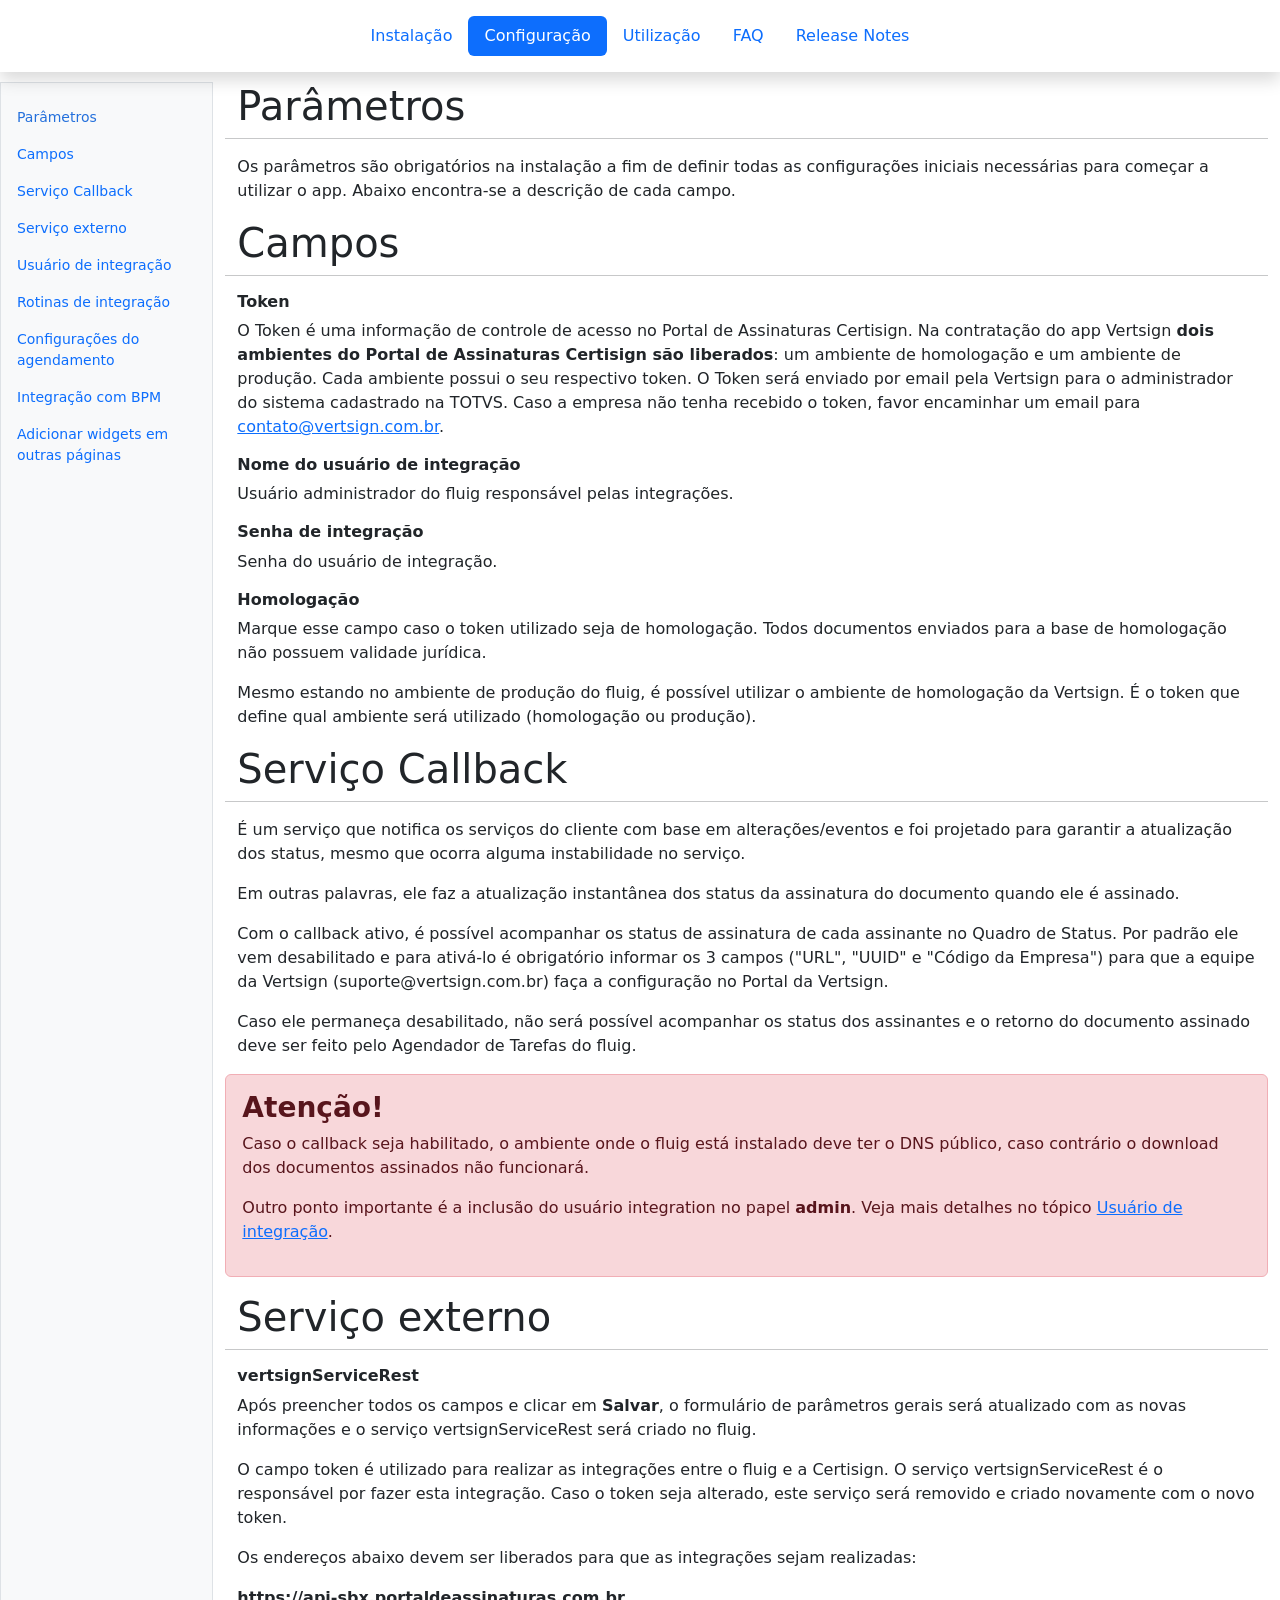
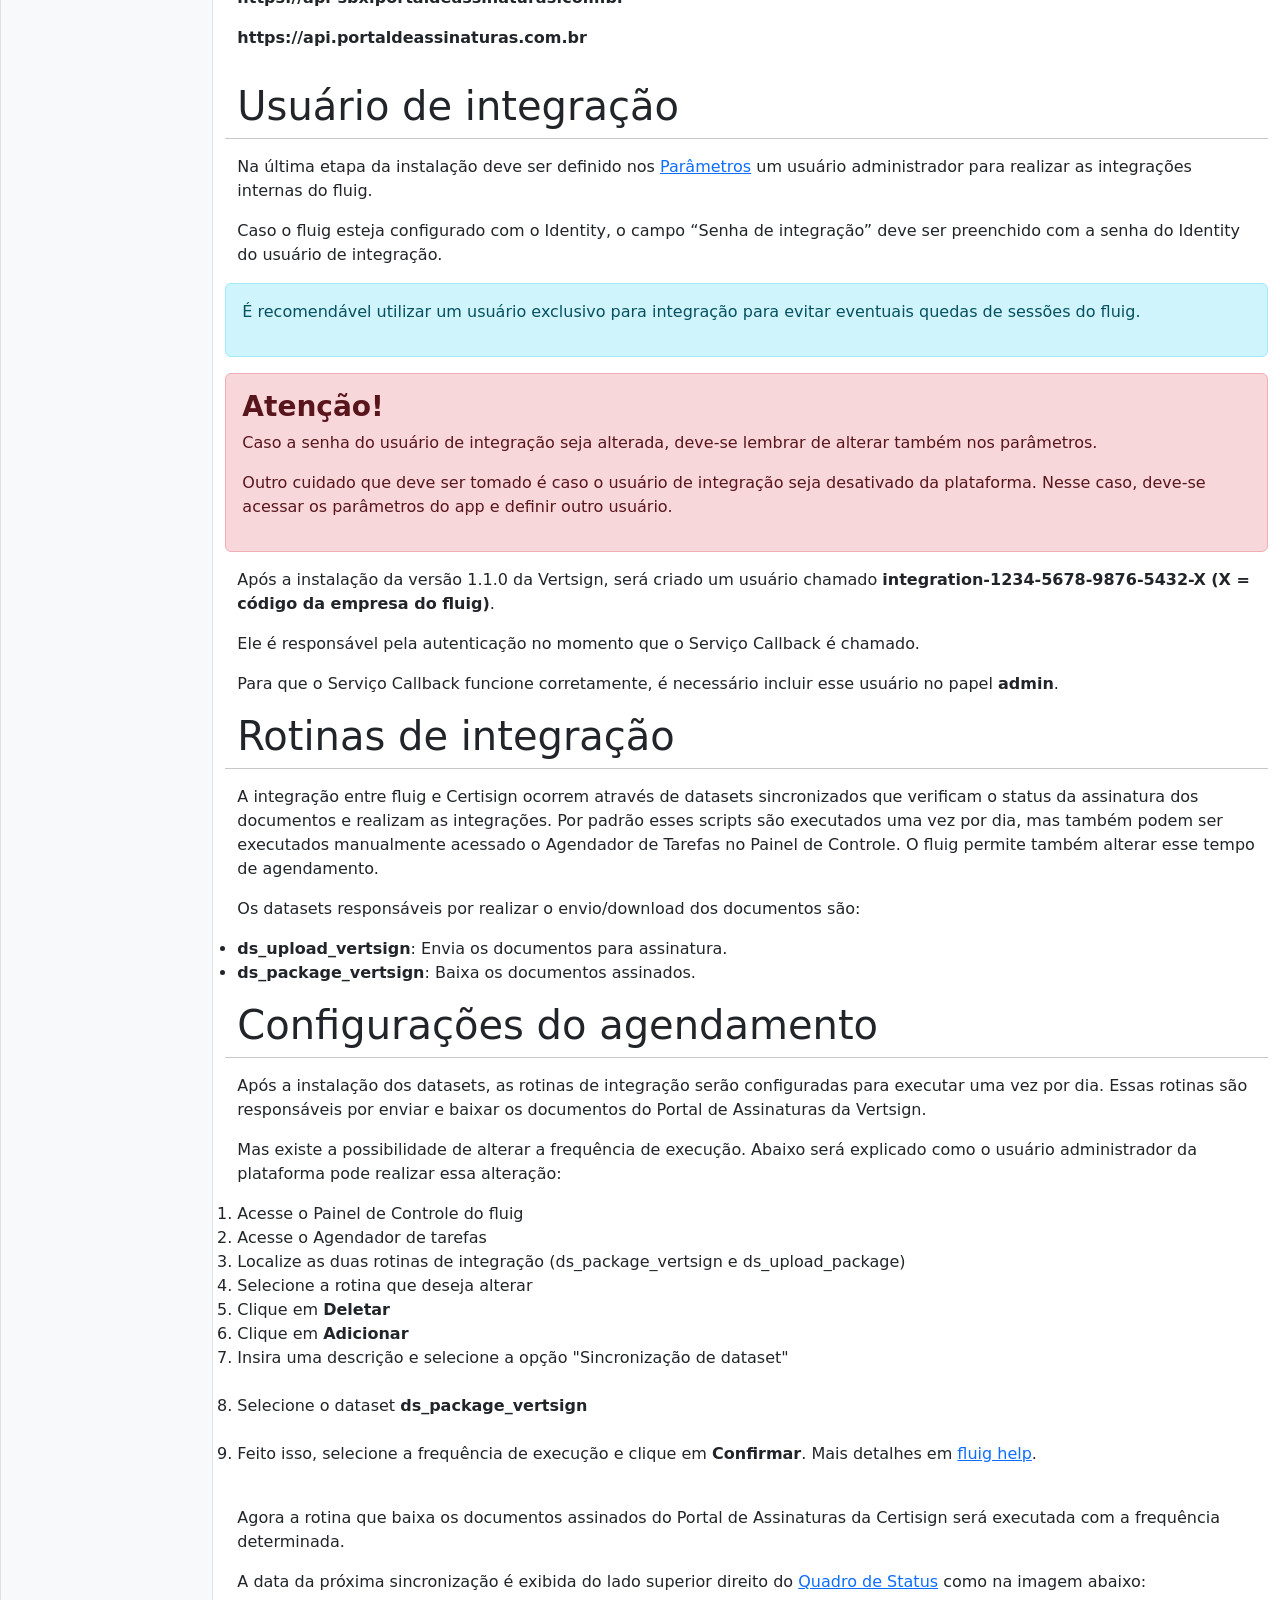
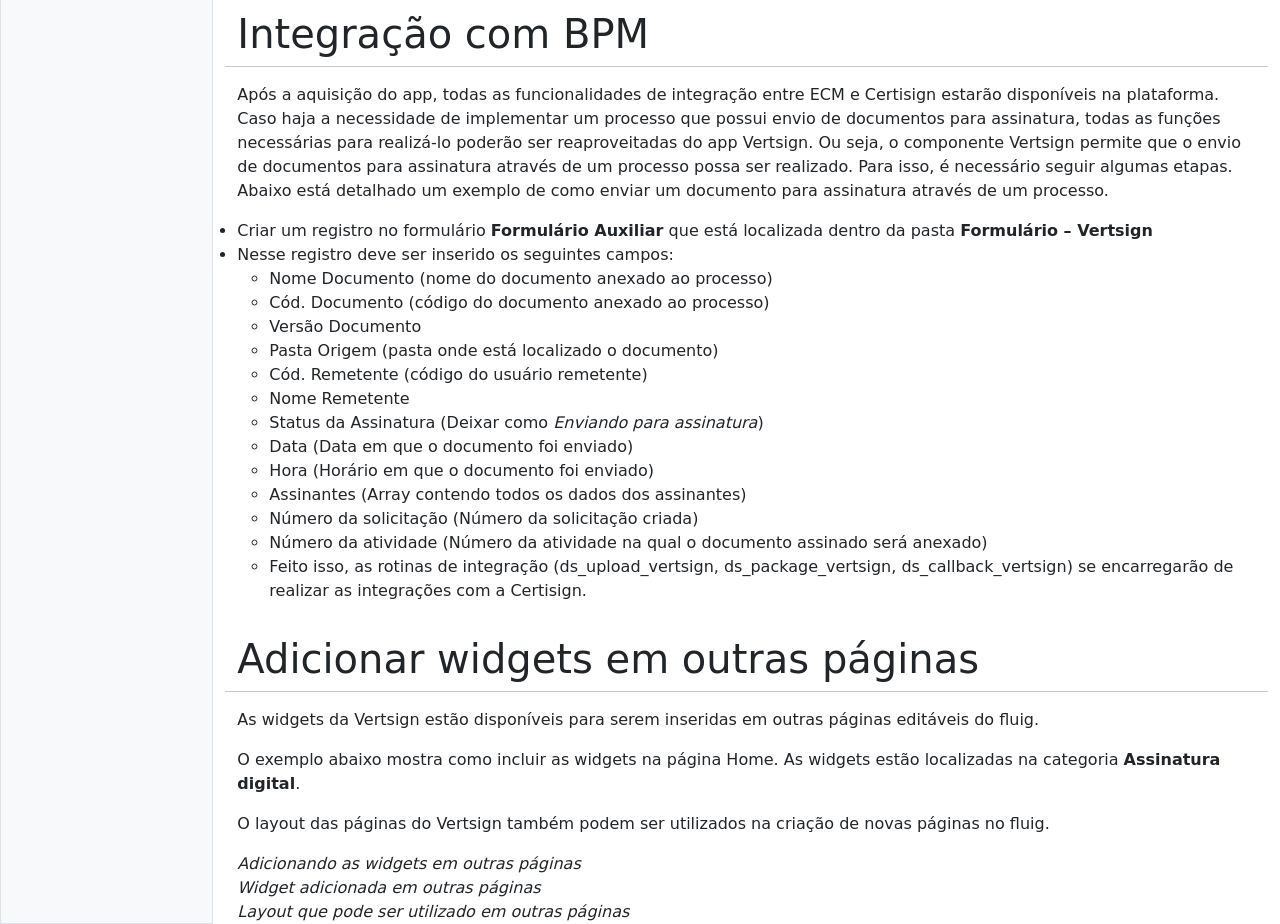
==== configuracao.html @ f6d99c44 "finalizado instalacao e release notes" ====
<!DOCTYPE html>
<html lang="pt-br">

<head>
  <!-- Meta tags Obrigatórias -->
  <meta charset="utf-8">
  <meta name="viewport" content="width=device-width, initial-scale=1, shrink-to-fit=no">

  <!--CSS -->
  <link href="css/bootstrap.min.css" rel="stylesheet">
  <link href="css/headers.css" rel="stylesheet">
  <link href="css/dashboard.css" rel="stylesheet">

  <!--
      <link href="css/sidebars.css" rel="stylesheet">
      -->

  <link href="css/custom.css" rel="stylesheet">
  <script src="js/bootstrap.bundle.min.js"></script>
  <script defer src="js/sidebars.js"></script>
  <script src="js/main.js"></script>
  <title> Manual Wesign </title>
</head>

<body>
  <header class="navbar sticky-top flex-md-nowrap p-0 shadow d-flex justify-content-center py-3 bg-white">
    <ul class="nav nav-pills">
      <li class="nav-item"><a href="instalacao.html" class="nav-link" aria-current="page">Instalação</a></li>
      <li class="nav-item"><a href="configuracao.html" class="nav-link active">Configuração</a></li>
      <li class="nav-item"><a href="index.html" class="nav-link">Utilização</a></li>
      <li class="nav-item"><a href="faq.html" class="nav-link">FAQ</a></li>
      <li class="nav-item"><a href="release-notes.html" class="nav-link">Release Notes</a></li>
    </ul>
  </header>

  <div class="container-fluid">
    <div class="row">
      <div class="sidebar flex-md-nowrap border border-right col-md-3 col-lg-2 p-0 bg-body-tertiary">
        <div class="offcanvas-md offcanvas-end bg-body-tertiary" tabindex="-1" id="sidebarMenu"
          aria-labelledby="sidebarMenuLabel">
          <div class="offcanvas-header">
            <button type="button" class="btn-close" data-bs-dismiss="offcanvas" data-bs-target="#sidebarMenu"
              aria-label="Close"></button>
          </div>

          <div class="offcanvas-body d-md-flex flex-column p-0 pt-lg-3 overflow-y-auto">
            <ul class="nav flex-column">
              <li class="nav-item">
                <a class="nav-link d-flex align-items-center gap-2 active" aria-current="page" href="#parametros">
                  Parâmetros
                </a>
              </li>
              <li class="nav-item">
                <a class="nav-link d-flex align-items-center gap-2" href="#campos">
                  Campos
                </a>
              </li>
              <li class="nav-item">
                <a class="nav-link d-flex align-items-center gap-2" href="#callback">
                  Serviço Callback
                </a>
              </li>
              <li class="nav-item">
                <a class="nav-link d-flex align-items-center gap-2" href="#servico-externo">
                  Serviço externo
                </a>
              </li>
              <li class="nav-item">
                <a class="nav-link d-flex align-items-center gap-2" href="#usuario-integracao">
                  Usuário de integração
                </a>
              </li>
              <li class="nav-item">
                <a class="nav-link d-flex align-items-center gap-2" href="#rotinas-integracao">
                  Rotinas de integração
                </a>
              </li>
              <li class="nav-item">
                <a class="nav-link d-flex align-items-center gap-2" href="#agendamento">
                  Configurações do agendamento
                </a>
              </li>
              <li class="nav-item">
                <a class="nav-link d-flex align-items-center gap-2" href="#bpm">
                  Integração com BPM
                </a>
              </li>
              <li class="nav-item">
                <a class="nav-link d-flex align-items-center gap-2" href="#widgets">
                  Adicionar widgets em outras páginas
                </a>
              </li>
            </ul>
          </div>
        </div>
      </div>

      <main class="col-md-9 ms-sm-auto col-lg-10 px-md-4">
        <div class="row" id="parametros">
          <h1> Parâmetros</h1>
          <hr>
          <p>Os parâmetros são obrigatórios na instalação a fim de definir todas as configurações iniciais
            necessárias para
            começar a utilizar o app. Abaixo encontra-se a descrição de cada campo.</p>
          <img src="Imagens/Configuração/wizard-param1.png" class="img-fluid" alt="">
        </div>

        <div class="row" id="campos">
          <h1> Campos</h1>
          <hr>
          <h6><strong>Token</strong></h6>
          <p>O Token é uma informação de controle de acesso no Portal de Assinaturas Certisign.
            Na contratação do app Vertsign <strong>dois ambientes do Portal de Assinaturas Certisign são
              liberados</strong>: um ambiente de homologação e um ambiente de produção. Cada ambiente possui o seu
            respectivo token.
            O Token será enviado por email pela Vertsign para o administrador do sistema cadastrado na
            TOTVS. Caso a empresa não tenha recebido o token, favor encaminhar um email para <a class="link-default"
              href="mailto:contato@vertsign.com.br" target="_top">contato@vertsign.com.br</a>.
          </p>

          <h6><strong>Nome do usuário de integração</strong></h6>
          <p>Usuário administrador do fluig responsável pelas integrações. </p>

          <h6><strong>Senha de integração</strong></h6>
          <p>Senha do usuário de integração.</p>

          <h6><strong>Homologação</strong></h6>
          <p>Marque esse campo caso o token utilizado seja de homologação. Todos documentos enviados para
            a base de homologação não possuem validade jurídica.</p>
          <p>Mesmo estando no ambiente de produção do fluig, é possível utilizar o ambiente de homologação
            da Vertsign. É o token que define qual ambiente será utilizado (homologação ou produção).</p>
        </div>

        <div class="row" id="callback">
          <h1> Serviço Callback </h1>
          <hr>
          <p>É um serviço que notifica os serviços do cliente com base em alterações/eventos e foi
            projetado para garantir a atualização dos status, mesmo que ocorra alguma instabilidade no
            serviço.</p>
          <p>Em outras palavras, ele faz a atualização instantânea dos status da assinatura do documento
            quando ele é assinado.</p>
          <p>Com o callback ativo, é possível acompanhar os status de assinatura de cada assinante no
            Quadro de Status. Por padrão ele vem desabilitado e para ativá-lo é obrigatório informar os 3
            campos ("URL", "UUID" e "Código da Empresa") para que a equipe da Vertsign (suporte@vertsign.com.br) faça a
            configuração no Portal da Vertsign.</p>
          <p>Caso ele permaneça desabilitado, não será possível acompanhar os status dos assinantes e o
            retorno do documento assinado deve ser feito pelo Agendador de Tarefas do fluig. </p>

          <div class="alert alert-danger" role="alert">
            <h3 class="fs-no-margin-top">
              <strong>Atenção!</strong>
            </h3>
            <p>Caso o callback seja habilitado, o ambiente onde o fluig está instalado deve ter o DNS
              público, caso contrário o download dos documentos assinados não funcionará.</p>
            <p>Outro ponto importante é a inclusão do usuário integration no papel <strong>admin</strong>. Veja mais
              detalhes no tópico <a class="link-default" href="./configuracao.html#usuario-integracao">Usuário de
                integração</a>.</p>
          </div>

          <img src="Imagens/Configuração/wizard-param5.png" class="img-fluid" alt="">
        </div>

        <div class="row" id="servico-externo">
          <h1> Serviço externo </h1>
          <hr>
          <h6><strong>vertsignServiceRest</strong></h6>
          <p>Após preencher todos os campos e clicar em <strong>Salvar</strong>, o formulário de parâmetros gerais será
            atualizado com as
            novas informações e o serviço vertsignServiceRest será criado no fluig.</p>
          <img src="Imagens/Configuração/wizard-param3.png" class="img-fluid" alt="">
          <p>O campo token é utilizado para realizar as integrações entre o fluig e a
            Certisign. O serviço
            vertsignServiceRest é o responsável por fazer esta integração. Caso o token seja alterado,
            este serviço será
            removido e criado novamente com o novo token.</p>


          <p>Os endereços abaixo devem ser liberados para que as integrações sejam realizadas:
          <p><strong>https://api-sbx.portaldeassinaturas.com.br</strong></p>
          <p><strong>https://api.portaldeassinaturas.com.br</strong></p>
          </p>
          <img src="images/wizard-param4.png" class="img-fluid" alt="">
        </div>

        <div class="row" id="usuario-integracao">
          <h1> Usuário de integração </h1>
          <hr>
          <p>Na última etapa da instalação deve ser definido nos <a class="link-default"
              href="./configuracao.html#parametros">Parâmetros</a> um usuário administrador
            para realizar as integrações internas do fluig.</p>
          <p>Caso o fluig esteja configurado com o Identity, o campo “Senha de integração” deve
            ser preenchido com a senha do Identity do usuário de integração.</p>
          <div class="alert alert-info" role="alert">
            <p>É recomendável utilizar um usuário exclusivo para integração para evitar eventuais quedas de sessões do
              fluig.</p>
          </div>

          <div class="alert alert-danger" role="alert">
            <h3 class="fs-no-margin-top">
              <strong>Atenção!</strong>
            </h3>
            <p>Caso a senha do usuário de integração seja alterada,
              deve-se lembrar de alterar também nos parâmetros.</p>
            <p>Outro cuidado que deve ser tomado é caso o usuário de integração seja desativado da
              plataforma. Nesse caso, deve-se acessar os parâmetros do app e definir outro
              usuário.</p>
          </div>

          <p>Após a instalação da versão 1.1.0 da Vertsign, será criado um usuário chamado
            <strong>integration-1234-5678-9876-5432-X (X = código da empresa do fluig)</strong>. </p>
          <p>Ele é responsável pela autenticação no momento que o Serviço Callback é chamado.</p>
          <p>Para que o Serviço Callback funcione corretamente, é necessário incluir esse usuário no papel
            <strong>admin</strong>.</p>

          <img src="Imagens/Configuração/wizard-param6.png" class="img-fluid" alt="">
        </div>

        <div class="row" id="rotinas-integracao">
          <h1> Rotinas de integração </h1>
          <hr>
          <p>A integração entre fluig e Certisign ocorrem através de datasets sincronizados que verificam
            o status da
            assinatura dos documentos e realizam as integrações.
            Por padrão esses scripts são executados uma vez por dia, mas também podem ser executados
            manualmente acessado o
            Agendador de Tarefas no Painel de Controle. O fluig permite também alterar esse tempo de
            agendamento.
          </p>

          <p>Os datasets responsáveis por realizar o envio/download dos documentos são:</p>
          <ul>
            <li><strong>ds_upload_vertsign</strong>: Envia os documentos para assinatura.</li>
            <li><strong>ds_package_vertsign</strong>: Baixa os documentos assinados.</li>
          </ul>
          <img src="Imagens/Configuração/wizard-agendador1.png" class="img-fluid" alt="">
        </div>

        <div class="row" id="agendamento">
          <h1> Configurações do agendamento </h1>
          <hr>
          <p>Após a instalação dos datasets, as rotinas de integração serão configuradas para executar uma
            vez por dia.
            Essas rotinas são responsáveis por enviar e baixar os documentos do Portal de Assinaturas da
            Vertsign.
          </p>
          <p>Mas existe a possibilidade de alterar a frequência de execução. Abaixo será explicado como o
            usuário administrador
            da plataforma pode realizar essa alteração:
          </p>
          <ol>
            <li>Acesse o Painel de Controle do fluig</li>
            <li>Acesse o Agendador de tarefas</li>
            <li>Localize as duas rotinas de integração (ds_package_vertsign e ds_upload_package)</li>
            <li>Selecione a rotina que deseja alterar</li>
            <li>Clique em <strong>Deletar</strong></li>
            <li>Clique em <strong>Adicionar</strong></li>
            <li>Insira uma descrição e selecione a opção "Sincronização de dataset"</li>
            <img style="width: 400px;" src="Imagens/Configuração/config-agendador1.png" class="img-fluid" alt="">
            <li>Selecione o dataset <strong>ds_package_vertsign</strong></li>
            <img style="width: 400px;" src="Imagens/Configuração/config-agendador2.png" class="img-fluid" alt="">
            <li>Feito isso, selecione a frequência de execução e clique em <strong>Confirmar</strong>.
              Mais detalhes em <a target="_blank" class="link-default"
                href="http://tdn.totvs.com/display/public/HF/Agendador+de+tarefas">fluig help</a>.
            </li>
            <img style="width: 400px;" src="Imagens/Configuração/config-agendador3.png" class="img-fluid" alt="">

          </ol>

          <p>Agora a rotina que baixa os documentos assinados do Portal de Assinaturas da Certisign será
            executada com a frequência determinada. </p>
          <p>A data da próxima sincronização é exibida do lado superior direito do <a class="link-default"
              href="./index.html#secaoAcompanha">Quadro de Status</a> como na imagem abaixo:</p>
          <img style="width: 800px;" src="Imagens/Configuração/config-agendador4.png" class="img-fluid" alt="">
        </div>

        <div class="row" id="bpm">
          <h1> Integração com BPM </h1>
          <hr>
          <p>Após a aquisição do app, todas as funcionalidades de integração entre ECM e Certisign estarão
            disponíveis na plataforma. Caso haja a necessidade de implementar um processo que possui
            envio de documentos para assinatura, todas as funções necessárias para realizá-lo poderão
            ser reaproveitadas do app Vertsign. Ou seja, o componente Vertsign permite que o envio de
            documentos para assinatura através de um processo possa ser realizado.
            Para isso, é necessário seguir algumas etapas. Abaixo está detalhado um exemplo de como
            enviar um documento para assinatura através de um processo.
          <ul>
            <li>Criar um registro no formulário <strong>Formulário Auxiliar</strong> que está localizada dentro da
              pasta <strong>Formulário – Vertsign</strong></li>
            <li>Nesse registro deve ser inserido os seguintes campos:</li>
            <ul>
              <li>Nome Documento (nome do documento anexado ao processo)</li>
              <li>Cód. Documento (código do documento anexado ao processo)</li>
              <li>Versão Documento</li>
              <li>Pasta Origem (pasta onde está localizado o documento)</li>
              <!-- <li>E-mail (e-mail dos assinantes separado por “;”)</li> -->
              <li>Cód. Remetente (código do usuário remetente)</li>
              <li>Nome Remetente</li>
              <li>Status da Assinatura (Deixar como <i>Enviando para assinatura</i>)</li>
              <li>Data (Data em que o documento foi enviado)</li>
              <li>Hora (Horário em que o documento foi enviado)</li>
              <li>Assinantes (Array contendo todos os dados dos assinantes) </li>
              <li>Número da solicitação (Número da solicitação criada)</li>
              <li>Número da atividade (Número da atividade na qual o documento assinado será anexado)</li>

              <li>Feito isso, as rotinas de integração (ds_upload_vertsign, ds_package_vertsign, ds_callback_vertsign)
                se
                encarregarão de realizar as integrações com a Certisign.</li>
            </ul>
          </ul>
          </p>
        </div>

        <div class="row" id="widgets">
          <h1> Adicionar widgets em outras páginas </h1>
          <hr>
          <p> As widgets da Vertsign estão disponíveis para serem inseridas em outras páginas editáveis do fluig.</p>
          <p>O exemplo abaixo mostra como incluir as widgets na página Home. As widgets estão localizadas na categoria
            <strong>Assinatura digital</strong>.</p>
          <p> O layout das páginas do Vertsign também podem ser utilizados na criação de novas páginas no fluig.</p>
          <br>
          <i> Adicionando as widgets em outras páginas </i>
          <img src="Imagens/Configuração/uso-widget1.png" class="img-fluid" alt="">

          <i> Widget adicionada em outras páginas </i>
          <img src="Imagens/Configuração/uso-widget2.png" class="img-fluid" alt="">

          <i> Layout que pode ser utilizado em outras páginas </i>
          <img src="Imagens/Configuração/uso-layout.png" class="img-fluid" alt="">
        </div>
      </main>
    </div>
  </div>
</body>

</html>
---- css/headers.css ----
.form-control-dark {
  border-color: var(--bs-gray);
}
.form-control-dark:focus {
  border-color: #fff;
  box-shadow: 0 0 0 .25rem rgba(255, 255, 255, .25);
}

.text-small {
  font-size: 85%;
}

.dropdown-toggle:not(:focus) {
  outline: 0;
}
---- css/dashboard.css ----
.bi {
  display: inline-block;
  width: 1rem;
  height: 1rem;
}

/*
 * Sidebar
 */

@media (min-width: 768px) {
  .sidebar .offcanvas-lg {
    position: -webkit-sticky;
    position: sticky;
    top: 48px;
  }
  .navbar-search {
    display: block;
  }
}

.sidebar .nav-link {
  font-size: .875rem;
  font-weight: 500;
}

.sidebar .nav-link.active {
  color: #2470dc;
}

.sidebar-heading {
  font-size: .75rem;
}

/*
 * Navbar
 */

.navbar-brand {
  padding-top: .75rem;
  padding-bottom: .75rem;
  background-color: rgba(0, 0, 0, .25);
  box-shadow: inset -1px 0 0 rgba(0, 0, 0, .25);
}

.navbar .form-control {
  padding: .75rem 1rem;
}
---- css/sidebars.css ----
body {
  min-height: 100vh;
  min-height: -webkit-fill-available;
}

html {
  height: -webkit-fill-available;
}

main {
  height: 100vh;
  height: -webkit-fill-available;
  max-height: 100vh;
  overflow-x: auto;
  overflow-y: hidden;
}

.dropdown-toggle { outline: 0; }

.btn-toggle {
  padding: .25rem .5rem;
  font-weight: 600;
  color: var(--bs-emphasis-color);
  background-color: transparent;
}
.btn-toggle:hover,
.btn-toggle:focus {
  color: rgba(var(--bs-emphasis-color-rgb), .85);
  background-color: var(--bs-tertiary-bg);
}

.btn-toggle::before {
  width: 1.25em;
  line-height: 0;
  content: url("data:image/svg+xml,%3csvg xmlns='http://www.w3.org/2000/svg' width='16' height='16' viewBox='0 0 16 16'%3e%3cpath fill='none' stroke='rgba%280,0,0,.5%29' stroke-linecap='round' stroke-linejoin='round' stroke-width='2' d='M5 14l6-6-6-6'/%3e%3c/svg%3e");
  transition: transform .35s ease;
  transform-origin: .5em 50%;
}

[data-bs-theme="dark"] .btn-toggle::before {
  content: url("data:image/svg+xml,%3csvg xmlns='http://www.w3.org/2000/svg' width='16' height='16' viewBox='0 0 16 16'%3e%3cpath fill='none' stroke='rgba%28255,255,255,.5%29' stroke-linecap='round' stroke-linejoin='round' stroke-width='2' d='M5 14l6-6-6-6'/%3e%3c/svg%3e");
}

.btn-toggle[aria-expanded="true"] {
  color: rgba(var(--bs-emphasis-color-rgb), .85);
}
.btn-toggle[aria-expanded="true"]::before {
  transform: rotate(90deg);
}

.btn-toggle-nav a {
  padding: .1875rem .5rem;
  margin-top: .125rem;
  margin-left: 1.25rem;
}
.btn-toggle-nav a:hover,
.btn-toggle-nav a:focus {
  background-color: var(--bs-tertiary-bg);
}

.scrollarea {
  overflow-y: auto;
}
---- css/custom.css ----
.img-custom {
    width: 90%;
    height: auto;
    border-style: outset;
    position: relative;
    left: 10px;
    margin-top: 10px;   
    margin-bottom: 10px;
}

header {
    margin-bottom: 10px;
}
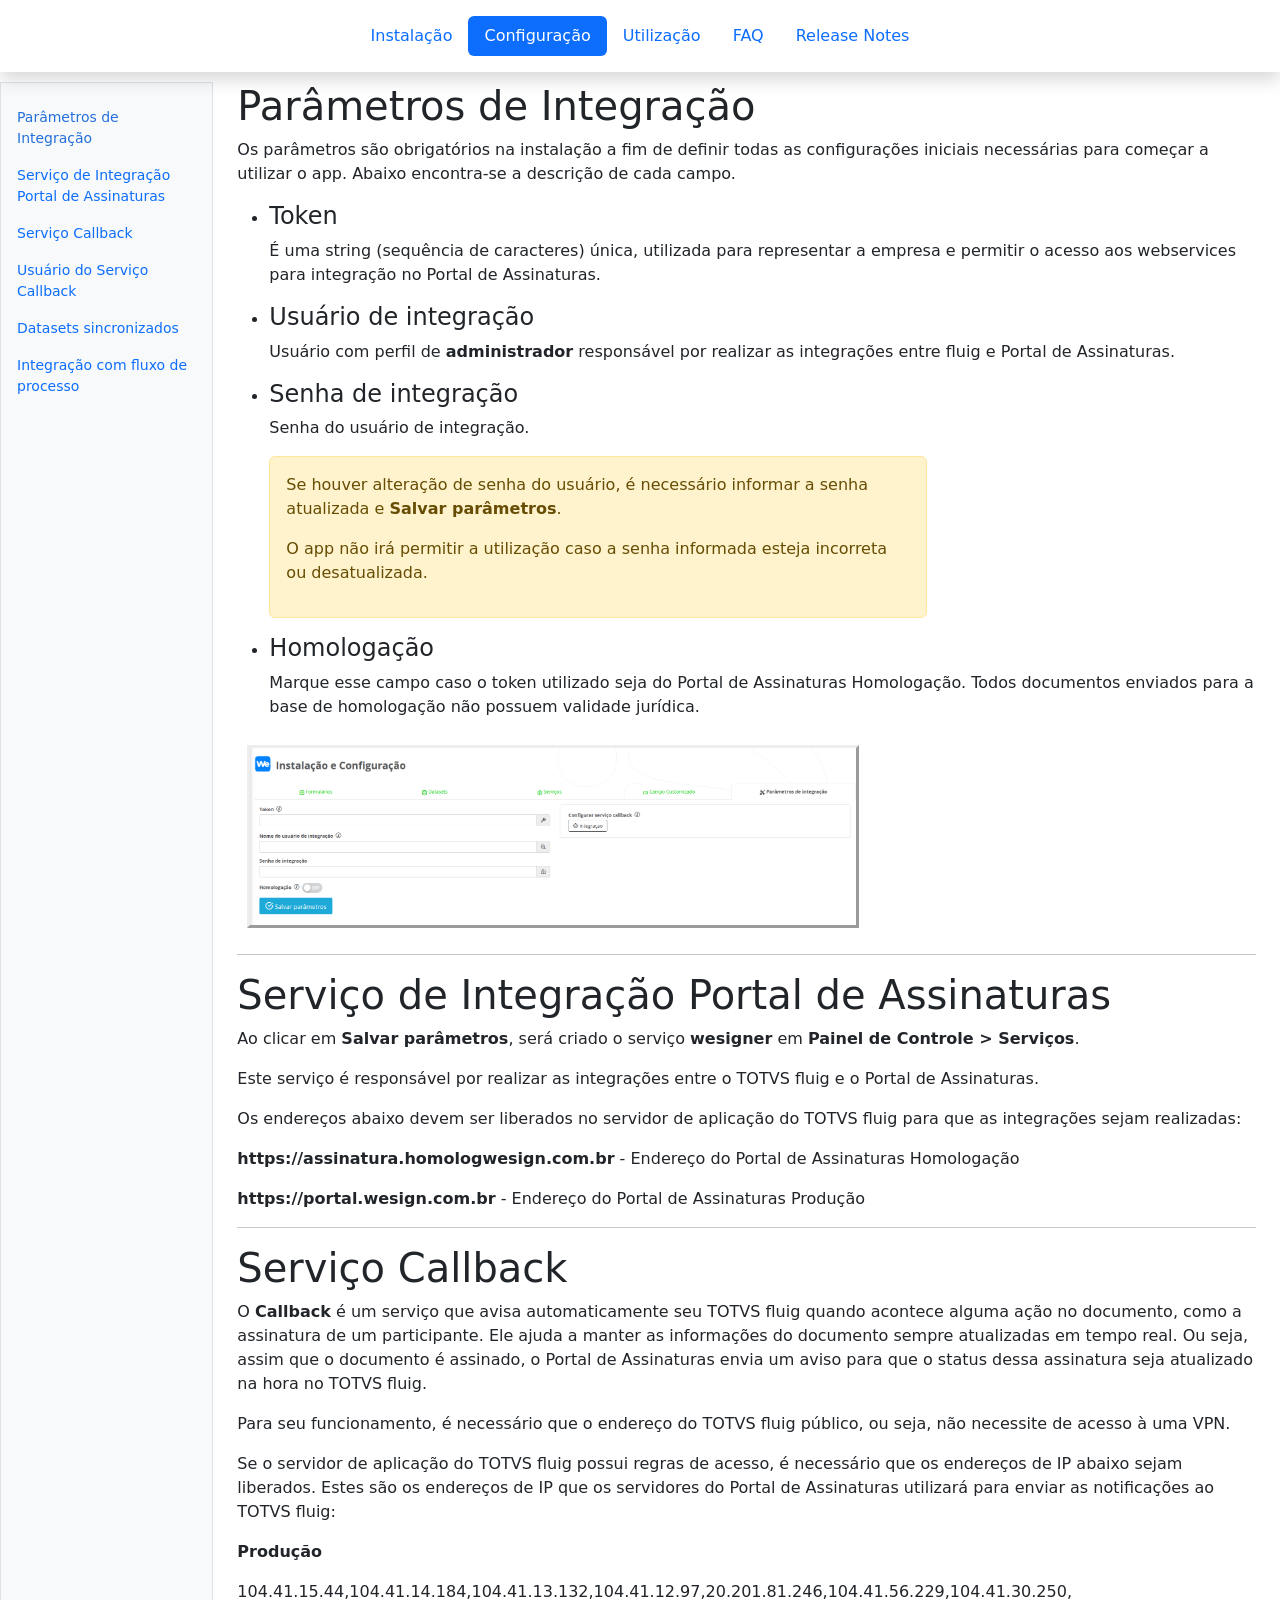
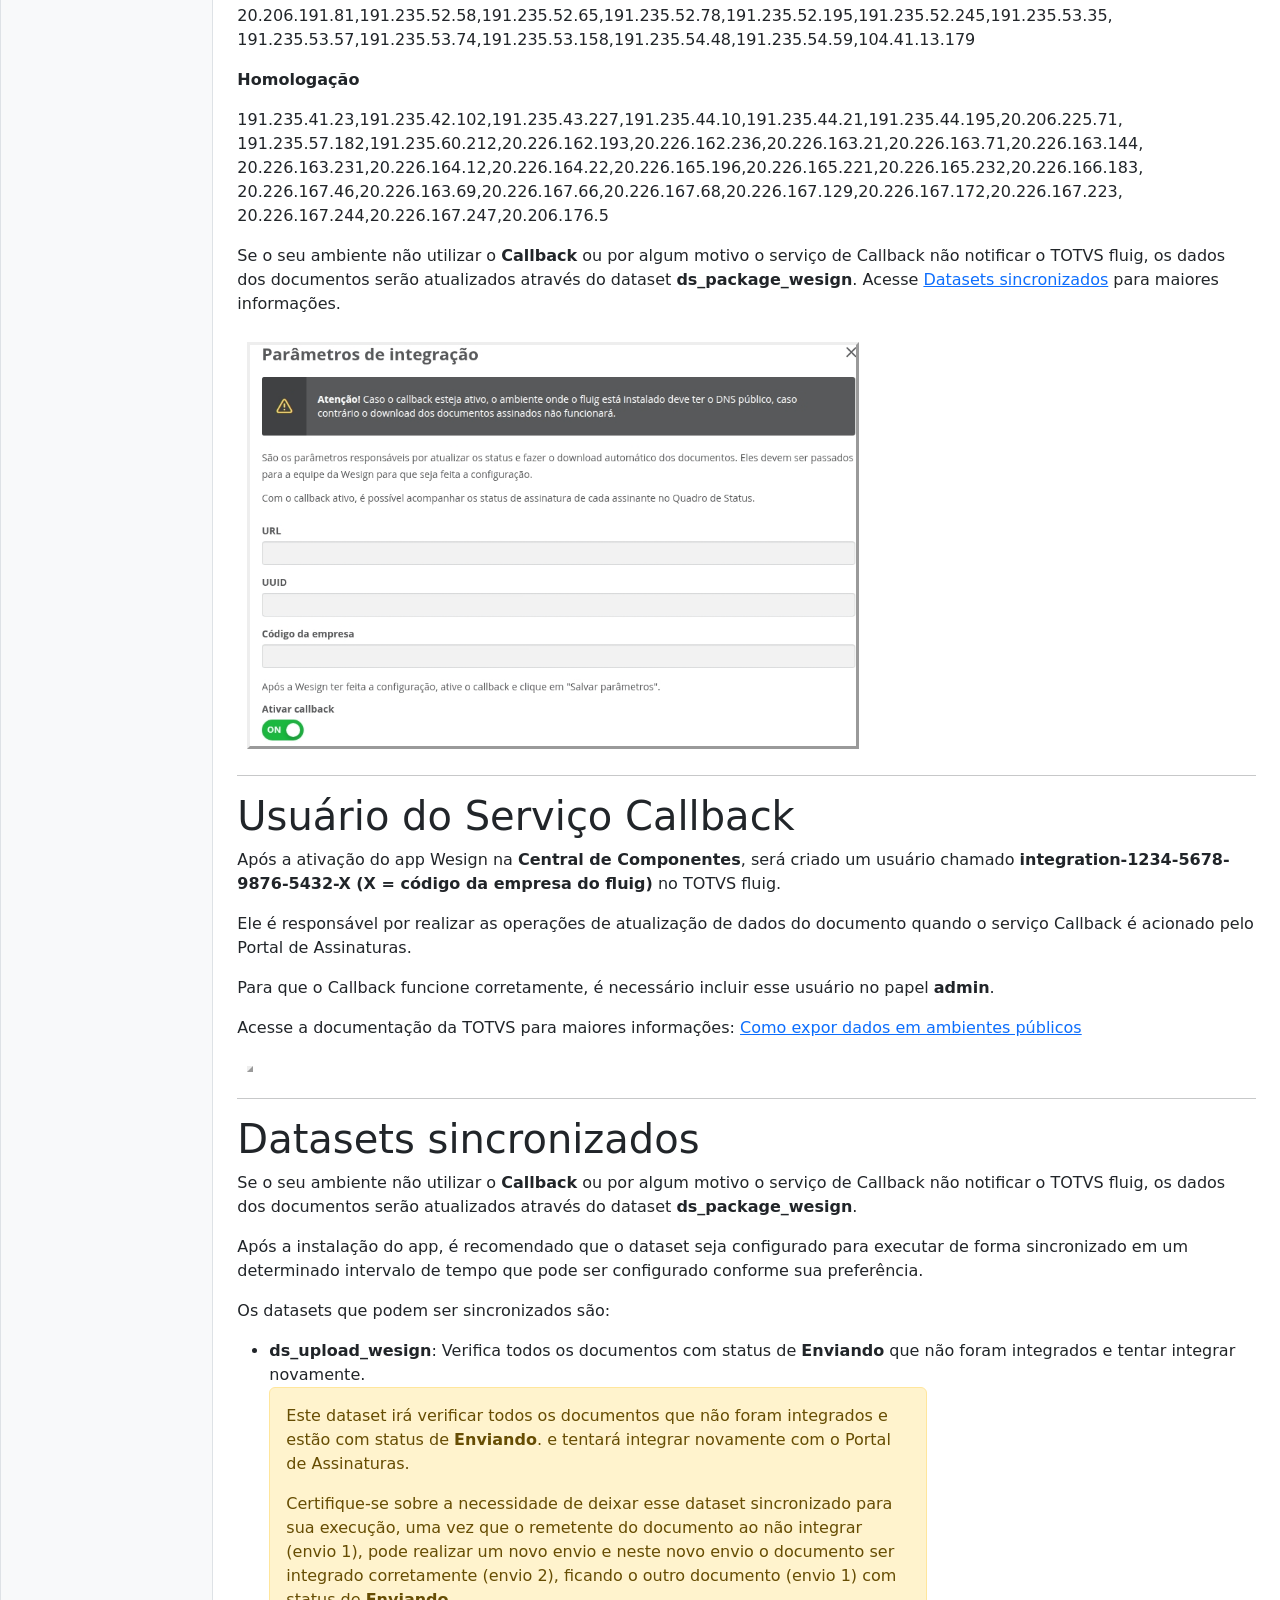
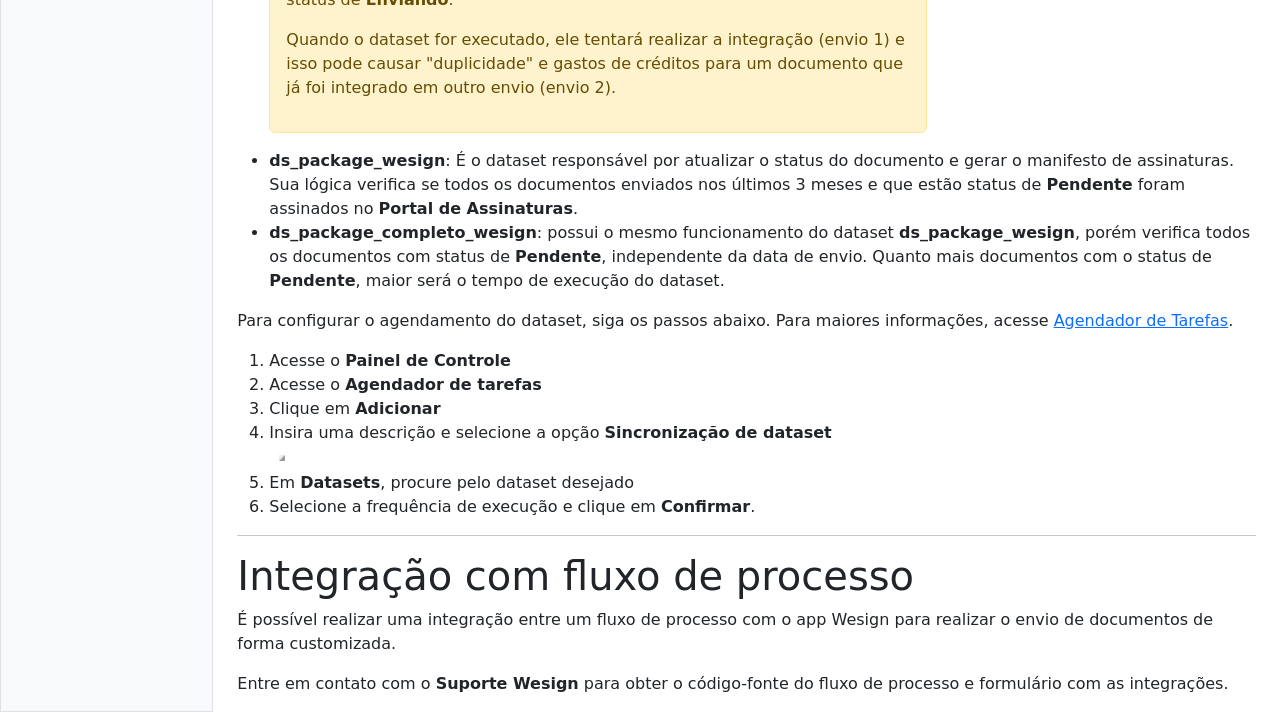
==== commit d9b92a84: "finalizado configuracao e instalacao" ====
--- a/configuracao.html
+++ b/configuracao.html
@@ -47,12 +47,12 @@
             <ul class="nav flex-column">
               <li class="nav-item">
                 <a class="nav-link d-flex align-items-center gap-2 active" aria-current="page" href="#parametros">
-                  Parâmetros
-                </a>
-              </li>
-              <li class="nav-item">
-                <a class="nav-link d-flex align-items-center gap-2" href="#campos">
-                  Campos
+                  Parâmetros de Integração
+                </a>
+              </li>
+              <li class="nav-item">
+                <a class="nav-link d-flex align-items-center gap-2" href="#servico-externo">
+                  Serviço de Integração Portal de Assinaturas
                 </a>
               </li>
               <li class="nav-item">
@@ -61,33 +61,19 @@
                 </a>
               </li>
               <li class="nav-item">
-                <a class="nav-link d-flex align-items-center gap-2" href="#servico-externo">
-                  Serviço externo
-                </a>
-              </li>
-              <li class="nav-item">
-                <a class="nav-link d-flex align-items-center gap-2" href="#usuario-integracao">
-                  Usuário de integração
-                </a>
-              </li>
-              <li class="nav-item">
-                <a class="nav-link d-flex align-items-center gap-2" href="#rotinas-integracao">
-                  Rotinas de integração
-                </a>
-              </li>
-              <li class="nav-item">
-                <a class="nav-link d-flex align-items-center gap-2" href="#agendamento">
-                  Configurações do agendamento
-                </a>
-              </li>
-              <li class="nav-item">
-                <a class="nav-link d-flex align-items-center gap-2" href="#bpm">
-                  Integração com BPM
-                </a>
-              </li>
-              <li class="nav-item">
-                <a class="nav-link d-flex align-items-center gap-2" href="#widgets">
-                  Adicionar widgets em outras páginas
+                <a class="nav-link d-flex align-items-center gap-2" href="#usuario-callback">
+                  Usuário do Serviço Callback
+                </a>
+              </li>              
+              
+              <li class="nav-item">
+                <a class="nav-link d-flex align-items-center gap-2" href="#datasets-sincronizados">
+                  Datasets sincronizados
+                </a>
+              </li>
+              <li class="nav-item">
+                <a class="nav-link d-flex align-items-center gap-2" href="#fluxo-processo">
+                  Integração com fluxo de processo
                 </a>
               </li>
             </ul>
@@ -96,237 +82,189 @@
       </div>
 
       <main class="col-md-9 ms-sm-auto col-lg-10 px-md-4">
-        <div class="row" id="parametros">
-          <h1> Parâmetros</h1>
-          <hr>
-          <p>Os parâmetros são obrigatórios na instalação a fim de definir todas as configurações iniciais
-            necessárias para
-            começar a utilizar o app. Abaixo encontra-se a descrição de cada campo.</p>
-          <img src="Imagens/Configuração/wizard-param1.png" class="img-fluid" alt="">
-        </div>
-
-        <div class="row" id="campos">
-          <h1> Campos</h1>
-          <hr>
-          <h6><strong>Token</strong></h6>
-          <p>O Token é uma informação de controle de acesso no Portal de Assinaturas Certisign.
-            Na contratação do app Vertsign <strong>dois ambientes do Portal de Assinaturas Certisign são
-              liberados</strong>: um ambiente de homologação e um ambiente de produção. Cada ambiente possui o seu
-            respectivo token.
-            O Token será enviado por email pela Vertsign para o administrador do sistema cadastrado na
-            TOTVS. Caso a empresa não tenha recebido o token, favor encaminhar um email para <a class="link-default"
-              href="mailto:contato@vertsign.com.br" target="_top">contato@vertsign.com.br</a>.
-          </p>
-
-          <h6><strong>Nome do usuário de integração</strong></h6>
-          <p>Usuário administrador do fluig responsável pelas integrações. </p>
-
-          <h6><strong>Senha de integração</strong></h6>
-          <p>Senha do usuário de integração.</p>
-
-          <h6><strong>Homologação</strong></h6>
-          <p>Marque esse campo caso o token utilizado seja de homologação. Todos documentos enviados para
-            a base de homologação não possuem validade jurídica.</p>
-          <p>Mesmo estando no ambiente de produção do fluig, é possível utilizar o ambiente de homologação
-            da Vertsign. É o token que define qual ambiente será utilizado (homologação ou produção).</p>
-        </div>
-
-        <div class="row" id="callback">
+
+        <section id="parametros">
+          <h1> Parâmetros de Integração</h1>
+          <article>
+            <p>Os parâmetros são obrigatórios na instalação a fim de definir todas as configurações iniciais
+              necessárias para
+              começar a utilizar o app. Abaixo encontra-se a descrição de cada campo.
+            </p>
+            <ul>
+              <li>
+                <h4>Token</h4>
+                <p>É uma string (sequência de caracteres) única, utilizada para representar a empresa e permitir o acesso aos
+                  webservices para integração no Portal de Assinaturas.</p>
+              </li>
+              <li>
+                <h4>Usuário de integração</h4>
+                <p>Usuário com perfil de <strong>administrador</strong> responsável por realizar as integrações entre fluig e Portal
+                  de Assinaturas.</p>
+              </li>
+              <li>
+                <h4>Senha de integração</h4>
+                <p>Senha do usuário de integração.</p>
+                <div class="alert alert-warning col-md-8" role="alert">
+                  <p>Se houver alteração de senha do usuário, é necessário informar a senha atualizada e <strong>Salvar
+                      parâmetros</strong>.</p>
+                  <p>O app não irá permitir a utilização caso a senha informada esteja incorreta ou desatualizada.</p>
+                </div>
+              </li>
+              <li>
+                <h4>Homologação</h4>
+                <p>Marque esse campo caso o token utilizado seja do Portal de Assinaturas Homologação. Todos documentos enviados
+                  para
+                  a base de homologação não possuem validade jurídica.</p>
+              </li>
+            </ul>
+            <img src="Imagens/Configuração/1.png" class="img-custom">
+          </article>          
+        </section>
+
+        <hr>
+
+        <section id="servico-externo">
+          <h1> Serviço de Integração Portal de Assinaturas </h1>
+          <article>
+            <p>Ao clicar em <strong>Salvar parâmetros</strong>, será criado o serviço
+              <strong>wesigner</strong> em <strong>Painel de Controle > Serviços</strong>.
+            </p>
+            <p>Este serviço é responsável por realizar as integrações entre o TOTVS fluig e o Portal de Assinaturas.</p>
+            <p>Os endereços abaixo devem ser liberados no servidor de aplicação do TOTVS fluig para que as integrações sejam
+              realizadas:
+            <p><strong>https://assinatura.homologwesign.com.br</strong> - Endereço do Portal de Assinaturas Homologação</p>
+            <p><strong>https://portal.wesign.com.br</strong> - Endereço do Portal de Assinaturas Produção</p>
+          </article>
+        </section>
+
+        <hr>
+
+        <section id="callback">
           <h1> Serviço Callback </h1>
-          <hr>
-          <p>É um serviço que notifica os serviços do cliente com base em alterações/eventos e foi
-            projetado para garantir a atualização dos status, mesmo que ocorra alguma instabilidade no
-            serviço.</p>
-          <p>Em outras palavras, ele faz a atualização instantânea dos status da assinatura do documento
-            quando ele é assinado.</p>
-          <p>Com o callback ativo, é possível acompanhar os status de assinatura de cada assinante no
-            Quadro de Status. Por padrão ele vem desabilitado e para ativá-lo é obrigatório informar os 3
-            campos ("URL", "UUID" e "Código da Empresa") para que a equipe da Vertsign (suporte@vertsign.com.br) faça a
-            configuração no Portal da Vertsign.</p>
-          <p>Caso ele permaneça desabilitado, não será possível acompanhar os status dos assinantes e o
-            retorno do documento assinado deve ser feito pelo Agendador de Tarefas do fluig. </p>
-
-          <div class="alert alert-danger" role="alert">
-            <h3 class="fs-no-margin-top">
-              <strong>Atenção!</strong>
-            </h3>
-            <p>Caso o callback seja habilitado, o ambiente onde o fluig está instalado deve ter o DNS
-              público, caso contrário o download dos documentos assinados não funcionará.</p>
-            <p>Outro ponto importante é a inclusão do usuário integration no papel <strong>admin</strong>. Veja mais
-              detalhes no tópico <a class="link-default" href="./configuracao.html#usuario-integracao">Usuário de
-                integração</a>.</p>
-          </div>
-
-          <img src="Imagens/Configuração/wizard-param5.png" class="img-fluid" alt="">
-        </div>
-
-        <div class="row" id="servico-externo">
-          <h1> Serviço externo </h1>
-          <hr>
-          <h6><strong>vertsignServiceRest</strong></h6>
-          <p>Após preencher todos os campos e clicar em <strong>Salvar</strong>, o formulário de parâmetros gerais será
-            atualizado com as
-            novas informações e o serviço vertsignServiceRest será criado no fluig.</p>
-          <img src="Imagens/Configuração/wizard-param3.png" class="img-fluid" alt="">
-          <p>O campo token é utilizado para realizar as integrações entre o fluig e a
-            Certisign. O serviço
-            vertsignServiceRest é o responsável por fazer esta integração. Caso o token seja alterado,
-            este serviço será
-            removido e criado novamente com o novo token.</p>
-
-
-          <p>Os endereços abaixo devem ser liberados para que as integrações sejam realizadas:
-          <p><strong>https://api-sbx.portaldeassinaturas.com.br</strong></p>
-          <p><strong>https://api.portaldeassinaturas.com.br</strong></p>
-          </p>
-          <img src="images/wizard-param4.png" class="img-fluid" alt="">
-        </div>
-
-        <div class="row" id="usuario-integracao">
-          <h1> Usuário de integração </h1>
-          <hr>
-          <p>Na última etapa da instalação deve ser definido nos <a class="link-default"
-              href="./configuracao.html#parametros">Parâmetros</a> um usuário administrador
-            para realizar as integrações internas do fluig.</p>
-          <p>Caso o fluig esteja configurado com o Identity, o campo “Senha de integração” deve
-            ser preenchido com a senha do Identity do usuário de integração.</p>
-          <div class="alert alert-info" role="alert">
-            <p>É recomendável utilizar um usuário exclusivo para integração para evitar eventuais quedas de sessões do
-              fluig.</p>
-          </div>
-
-          <div class="alert alert-danger" role="alert">
-            <h3 class="fs-no-margin-top">
-              <strong>Atenção!</strong>
-            </h3>
-            <p>Caso a senha do usuário de integração seja alterada,
-              deve-se lembrar de alterar também nos parâmetros.</p>
-            <p>Outro cuidado que deve ser tomado é caso o usuário de integração seja desativado da
-              plataforma. Nesse caso, deve-se acessar os parâmetros do app e definir outro
-              usuário.</p>
-          </div>
-
-          <p>Após a instalação da versão 1.1.0 da Vertsign, será criado um usuário chamado
-            <strong>integration-1234-5678-9876-5432-X (X = código da empresa do fluig)</strong>. </p>
-          <p>Ele é responsável pela autenticação no momento que o Serviço Callback é chamado.</p>
-          <p>Para que o Serviço Callback funcione corretamente, é necessário incluir esse usuário no papel
-            <strong>admin</strong>.</p>
-
-          <img src="Imagens/Configuração/wizard-param6.png" class="img-fluid" alt="">
-        </div>
-
-        <div class="row" id="rotinas-integracao">
-          <h1> Rotinas de integração </h1>
-          <hr>
-          <p>A integração entre fluig e Certisign ocorrem através de datasets sincronizados que verificam
-            o status da
-            assinatura dos documentos e realizam as integrações.
-            Por padrão esses scripts são executados uma vez por dia, mas também podem ser executados
-            manualmente acessado o
-            Agendador de Tarefas no Painel de Controle. O fluig permite também alterar esse tempo de
-            agendamento.
-          </p>
-
-          <p>Os datasets responsáveis por realizar o envio/download dos documentos são:</p>
-          <ul>
-            <li><strong>ds_upload_vertsign</strong>: Envia os documentos para assinatura.</li>
-            <li><strong>ds_package_vertsign</strong>: Baixa os documentos assinados.</li>
-          </ul>
-          <img src="Imagens/Configuração/wizard-agendador1.png" class="img-fluid" alt="">
-        </div>
-
-        <div class="row" id="agendamento">
-          <h1> Configurações do agendamento </h1>
-          <hr>
-          <p>Após a instalação dos datasets, as rotinas de integração serão configuradas para executar uma
-            vez por dia.
-            Essas rotinas são responsáveis por enviar e baixar os documentos do Portal de Assinaturas da
-            Vertsign.
-          </p>
-          <p>Mas existe a possibilidade de alterar a frequência de execução. Abaixo será explicado como o
-            usuário administrador
-            da plataforma pode realizar essa alteração:
-          </p>
-          <ol>
-            <li>Acesse o Painel de Controle do fluig</li>
-            <li>Acesse o Agendador de tarefas</li>
-            <li>Localize as duas rotinas de integração (ds_package_vertsign e ds_upload_package)</li>
-            <li>Selecione a rotina que deseja alterar</li>
-            <li>Clique em <strong>Deletar</strong></li>
-            <li>Clique em <strong>Adicionar</strong></li>
-            <li>Insira uma descrição e selecione a opção "Sincronização de dataset"</li>
-            <img style="width: 400px;" src="Imagens/Configuração/config-agendador1.png" class="img-fluid" alt="">
-            <li>Selecione o dataset <strong>ds_package_vertsign</strong></li>
-            <img style="width: 400px;" src="Imagens/Configuração/config-agendador2.png" class="img-fluid" alt="">
-            <li>Feito isso, selecione a frequência de execução e clique em <strong>Confirmar</strong>.
-              Mais detalhes em <a target="_blank" class="link-default"
-                href="http://tdn.totvs.com/display/public/HF/Agendador+de+tarefas">fluig help</a>.
-            </li>
-            <img style="width: 400px;" src="Imagens/Configuração/config-agendador3.png" class="img-fluid" alt="">
-
-          </ol>
-
-          <p>Agora a rotina que baixa os documentos assinados do Portal de Assinaturas da Certisign será
-            executada com a frequência determinada. </p>
-          <p>A data da próxima sincronização é exibida do lado superior direito do <a class="link-default"
-              href="./index.html#secaoAcompanha">Quadro de Status</a> como na imagem abaixo:</p>
-          <img style="width: 800px;" src="Imagens/Configuração/config-agendador4.png" class="img-fluid" alt="">
-        </div>
-
-        <div class="row" id="bpm">
-          <h1> Integração com BPM </h1>
-          <hr>
-          <p>Após a aquisição do app, todas as funcionalidades de integração entre ECM e Certisign estarão
-            disponíveis na plataforma. Caso haja a necessidade de implementar um processo que possui
-            envio de documentos para assinatura, todas as funções necessárias para realizá-lo poderão
-            ser reaproveitadas do app Vertsign. Ou seja, o componente Vertsign permite que o envio de
-            documentos para assinatura através de um processo possa ser realizado.
-            Para isso, é necessário seguir algumas etapas. Abaixo está detalhado um exemplo de como
-            enviar um documento para assinatura através de um processo.
-          <ul>
-            <li>Criar um registro no formulário <strong>Formulário Auxiliar</strong> que está localizada dentro da
-              pasta <strong>Formulário – Vertsign</strong></li>
-            <li>Nesse registro deve ser inserido os seguintes campos:</li>
+          <article>
+            <p>
+              O <b>Callback</b> é um serviço que avisa automaticamente seu TOTVS fluig quando acontece alguma ação no documento, como a assinatura
+              de um participante. Ele ajuda a manter as informações do documento sempre atualizadas em tempo real. 
+              Ou seja, assim que o documento é assinado, o Portal de Assinaturas envia um aviso para que o status dessa assinatura seja
+              atualizado na hora no TOTVS fluig.
+            </p>
+            <p>Para seu funcionamento, é necessário que o endereço do TOTVS fluig público, ou seja, não necessite de acesso à uma VPN. </p>
+            <p>Se o servidor de aplicação do TOTVS fluig possui regras de acesso, é necessário que os endereços de IP abaixo sejam liberados.
+            Estes são os endereços de IP que os servidores do Portal de Assinaturas utilizará para enviar as notificações ao TOTVS fluig:
+            </p>
+            <p><strong>Produção</strong></p>
+            <p>
+              104.41.15.44,104.41.14.184,104.41.13.132,104.41.12.97,20.201.81.246,104.41.56.229,104.41.30.250,
+              20.206.191.81,191.235.52.58,191.235.52.65,191.235.52.78,191.235.52.195,191.235.52.245,191.235.53.35,
+              191.235.53.57,191.235.53.74,191.235.53.158,191.235.54.48,191.235.54.59,104.41.13.179
+            </p>
+            <p><strong>Homologação</strong></p>
+            <p>
+              191.235.41.23,191.235.42.102,191.235.43.227,191.235.44.10,191.235.44.21,191.235.44.195,20.206.225.71,
+              191.235.57.182,191.235.60.212,20.226.162.193,20.226.162.236,20.226.163.21,20.226.163.71,20.226.163.144,
+              20.226.163.231,20.226.164.12,20.226.164.22,20.226.165.196,20.226.165.221,20.226.165.232,20.226.166.183,
+              20.226.167.46,20.226.163.69,20.226.167.66,20.226.167.68,20.226.167.129,20.226.167.172,20.226.167.223,
+              20.226.167.244,20.226.167.247,20.206.176.5
+            </p>
+
+            <p>Se o seu ambiente não utilizar o <strong>Callback</strong> ou por algum motivo o serviço de Callback não notificar o TOTVS fluig,
+              os dados dos documentos serão atualizados através do dataset <strong>ds_package_wesign</strong>. 
+              Acesse <a class="link-default" href="./configuracao.html#datasets-sincronizados">Datasets sincronizados</a> para maiores informações.
+            </p>
+            <img src="Imagens/Configuração/2.jpg" class="img-custom">
+          </article>          
+        </section>
+
+        <hr>
+
+        <section id="usuario-callback">
+          <h1> Usuário do Serviço Callback </h1>
+          <article>
+        
+            <p>Após a ativação do app Wesign na <strong>Central de Componentes</strong>, será criado um usuário chamado
+              <strong>integration-1234-5678-9876-5432-X (X = código da empresa do fluig)</strong>
+              no TOTVS fluig.
+            </p>
+            <p>Ele é responsável por realizar as operações de atualização de dados do documento quando o serviço Callback é
+              acionado pelo Portal de Assinaturas.</p>
+            <p>Para que o Callback funcione corretamente, é necessário incluir esse usuário no papel
+              <strong>admin</strong>.
+            </p>
+            <p>
+              Acesse a documentação da TOTVS para maiores informações: <a href="https://bit.ly/2SEW4bz">Como expor dados em
+                ambientes
+                públicos</a>
+            </p>
+          </article>
+        
+          <img src="Imagens/Configuração/wizard-param6.png" class="img-custom" alt="">
+        </section>
+
+        <hr>        
+
+        <section id="datasets-sincronizados">
+          <h1> Datasets sincronizados </h1>
+          <article>
+            <p>Se o seu ambiente não utilizar o <strong>Callback</strong> ou por algum motivo o serviço de Callback não notificar o
+              TOTVS fluig,
+              os dados dos documentos serão atualizados através do dataset <strong>ds_package_wesign</strong>.
+            </p>   
+            <p> Após a instalação do app, é recomendado que o dataset seja configurado para executar de forma sincronizado em um determinado intervalo
+              de tempo que pode ser configurado conforme sua preferência.
+            </p>   
+
+            <p>Os datasets que podem ser sincronizados são:</p>
             <ul>
-              <li>Nome Documento (nome do documento anexado ao processo)</li>
-              <li>Cód. Documento (código do documento anexado ao processo)</li>
-              <li>Versão Documento</li>
-              <li>Pasta Origem (pasta onde está localizado o documento)</li>
-              <!-- <li>E-mail (e-mail dos assinantes separado por “;”)</li> -->
-              <li>Cód. Remetente (código do usuário remetente)</li>
-              <li>Nome Remetente</li>
-              <li>Status da Assinatura (Deixar como <i>Enviando para assinatura</i>)</li>
-              <li>Data (Data em que o documento foi enviado)</li>
-              <li>Hora (Horário em que o documento foi enviado)</li>
-              <li>Assinantes (Array contendo todos os dados dos assinantes) </li>
-              <li>Número da solicitação (Número da solicitação criada)</li>
-              <li>Número da atividade (Número da atividade na qual o documento assinado será anexado)</li>
-
-              <li>Feito isso, as rotinas de integração (ds_upload_vertsign, ds_package_vertsign, ds_callback_vertsign)
-                se
-                encarregarão de realizar as integrações com a Certisign.</li>
+              <li>
+                <strong>ds_upload_wesign</strong>: Verifica todos os documentos com status de <strong>Enviando</strong> que não foram integrados
+                e tentar integrar novamente.
+                <div class="alert alert-warning col-md-8" role="alert">
+                  <p>Este dataset irá verificar todos os documentos que não foram integrados e estão com status de <strong>Enviando</strong>.
+                  e tentará integrar novamente com o Portal de Assinaturas.</p>   
+                  <p>Certifique-se sobre a necessidade de deixar esse dataset sincronizado para sua execução, uma vez que o remetente do documento
+                    ao não integrar (envio 1), pode realizar um novo envio e neste novo envio o documento ser integrado corretamente (envio 2), ficando o outro documento (envio 1)
+                    com status de <strong>Enviando</strong>. </p>
+                  <p>Quando o dataset for executado, ele tentará realizar a integração (envio 1) e isso pode causar "duplicidade" e gastos de créditos para um 
+                    documento que já foi integrado em outro envio (envio 2).                    
+                  </p>                                 
+                </div>
+              </li>
+              <li>
+                <strong>ds_package_wesign</strong>: É o dataset responsável por atualizar o status do documento e gerar o manifesto de
+                assinaturas. Sua lógica verifica se todos os documentos enviados nos últimos 3 meses e que estão status de
+                <strong>Pendente</strong> foram assinados no
+                <b>Portal de Assinaturas</b>.
+              </li>
+              <li>
+                <strong>ds_package_completo_wesign</strong>: possui o mesmo funcionamento do dataset <b>ds_package_wesign</b>, porém
+                verifica todos os documentos com status de <strong>Pendente</strong>, independente da data de envio.
+                Quanto mais documentos com o status de <b>Pendente</b>, maior será o tempo de execução do dataset.
+              </li>
             </ul>
-          </ul>
-          </p>
-        </div>
-
-        <div class="row" id="widgets">
-          <h1> Adicionar widgets em outras páginas </h1>
-          <hr>
-          <p> As widgets da Vertsign estão disponíveis para serem inseridas em outras páginas editáveis do fluig.</p>
-          <p>O exemplo abaixo mostra como incluir as widgets na página Home. As widgets estão localizadas na categoria
-            <strong>Assinatura digital</strong>.</p>
-          <p> O layout das páginas do Vertsign também podem ser utilizados na criação de novas páginas no fluig.</p>
-          <br>
-          <i> Adicionando as widgets em outras páginas </i>
-          <img src="Imagens/Configuração/uso-widget1.png" class="img-fluid" alt="">
-
-          <i> Widget adicionada em outras páginas </i>
-          <img src="Imagens/Configuração/uso-widget2.png" class="img-fluid" alt="">
-
-          <i> Layout que pode ser utilizado em outras páginas </i>
-          <img src="Imagens/Configuração/uso-layout.png" class="img-fluid" alt="">
-        </div>
+            
+            <p>Para configurar o agendamento do dataset, siga os passos abaixo. Para maiores informações, acesse <a target="_blank" class="link-default"
+                href="https://tdn.totvs.com/pages/releaseview.action?pageId=234455387">Agendador de Tarefas</a>.</p>
+
+            <ol>
+              <li>Acesse o <strong>Painel de Controle</strong></li>
+              <li>Acesse o <strong>Agendador de tarefas</strong></li>
+              <li>Clique em <strong>Adicionar</strong></li>
+              <li>Insira uma descrição e selecione a opção <strong>Sincronização de dataset</strong></li>
+              <img style="width: 400px;" src="Imagens/Configuração/config-agendador1.png" class="img-custom" alt="">
+              <li>Em <strong>Datasets</strong>, procure pelo dataset desejado</li>
+              <li>Selecione a frequência de execução e clique em <strong>Confirmar</strong>.</li>              
+            </ol>
+          </article>          
+        </section>
+
+        <hr>
+        <section id="fluxo-processo">
+          <h1> Integração com fluxo de processo </h1>
+          <article>
+            <p>É possível realizar uma integração entre um fluxo de processo com o app Wesign para realizar o envio de documentos de forma customizada.</p>
+            <p>Entre em contato com o <b>Suporte Wesign</b> para obter o código-fonte do fluxo de processo e formulário com as integrações. </p>
+          </article>          
+        </section>
       </main>
     </div>
   </div>
--- a/css/custom.css
+++ b/css/custom.css
@@ -1,5 +1,5 @@
 .img-custom {
-    width: 90%;
+    width: 60%;
     height: auto;
     border-style: outset;
     position: relative;
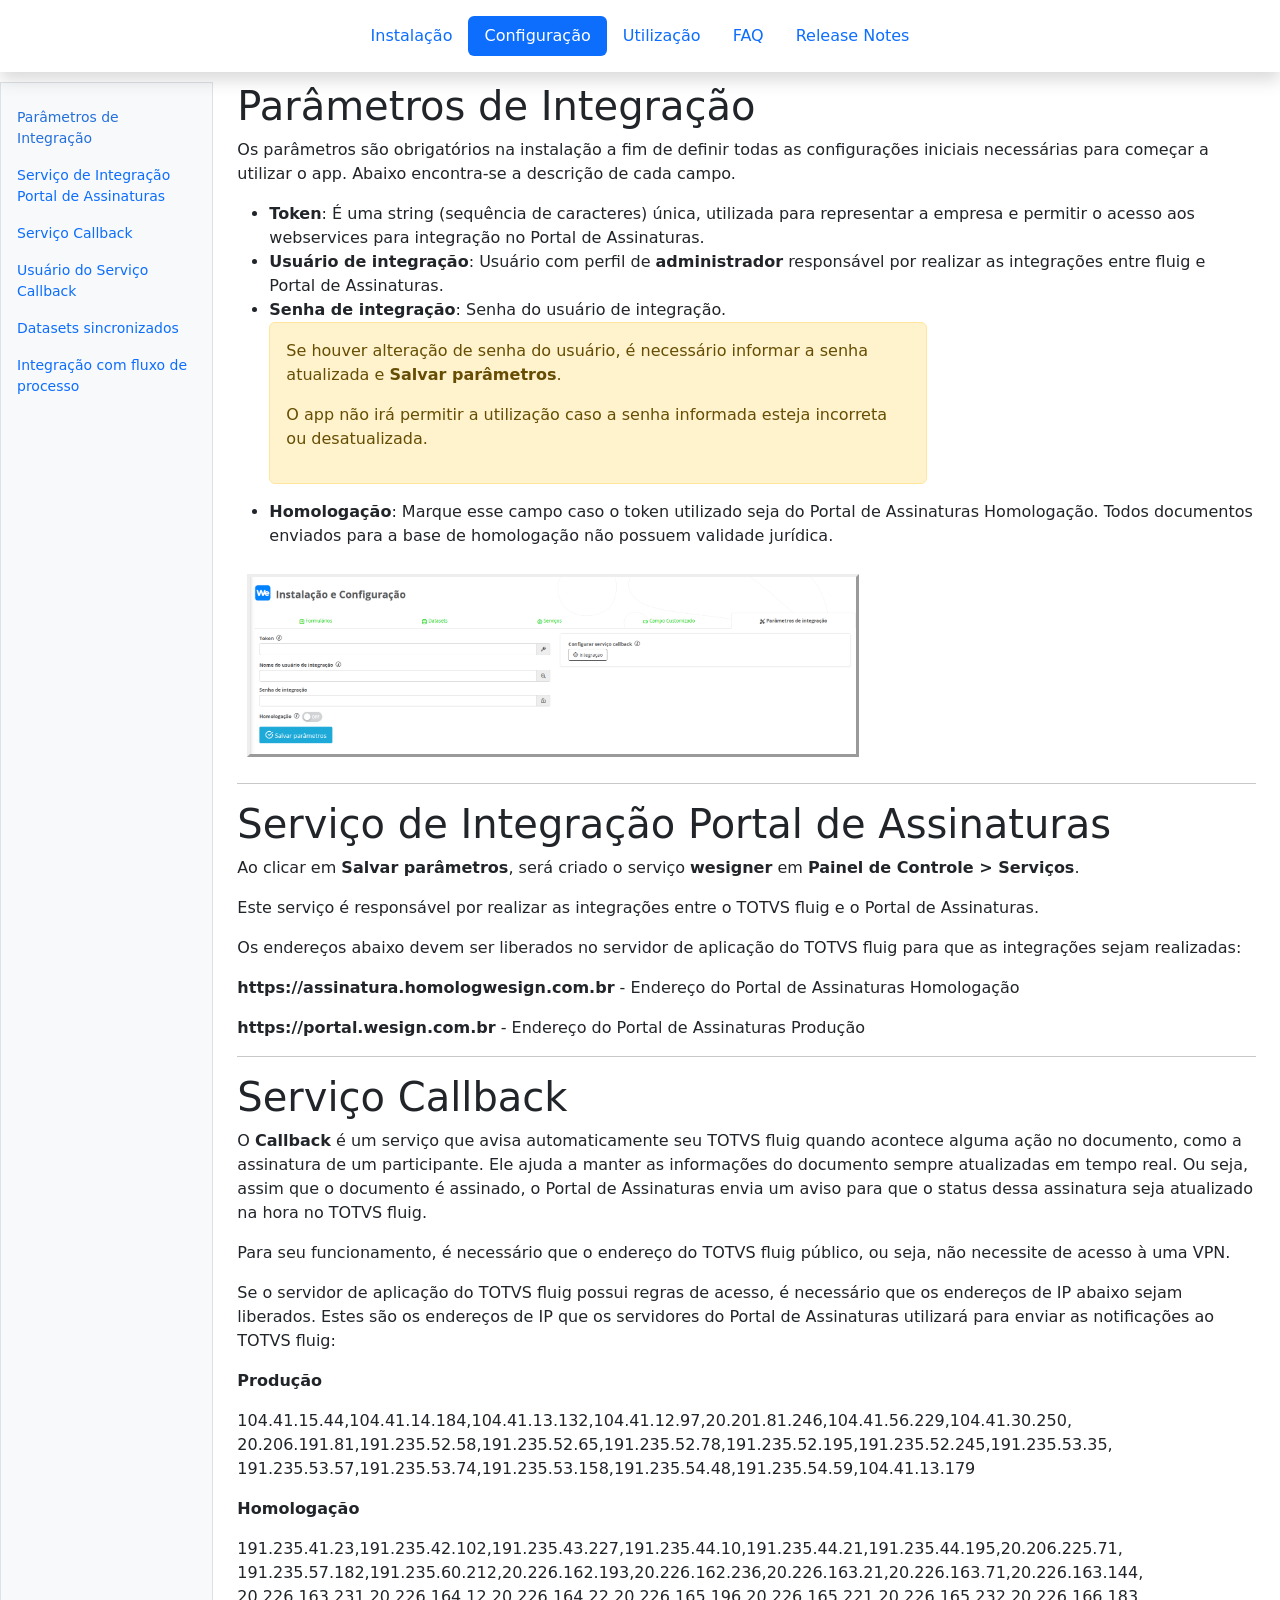
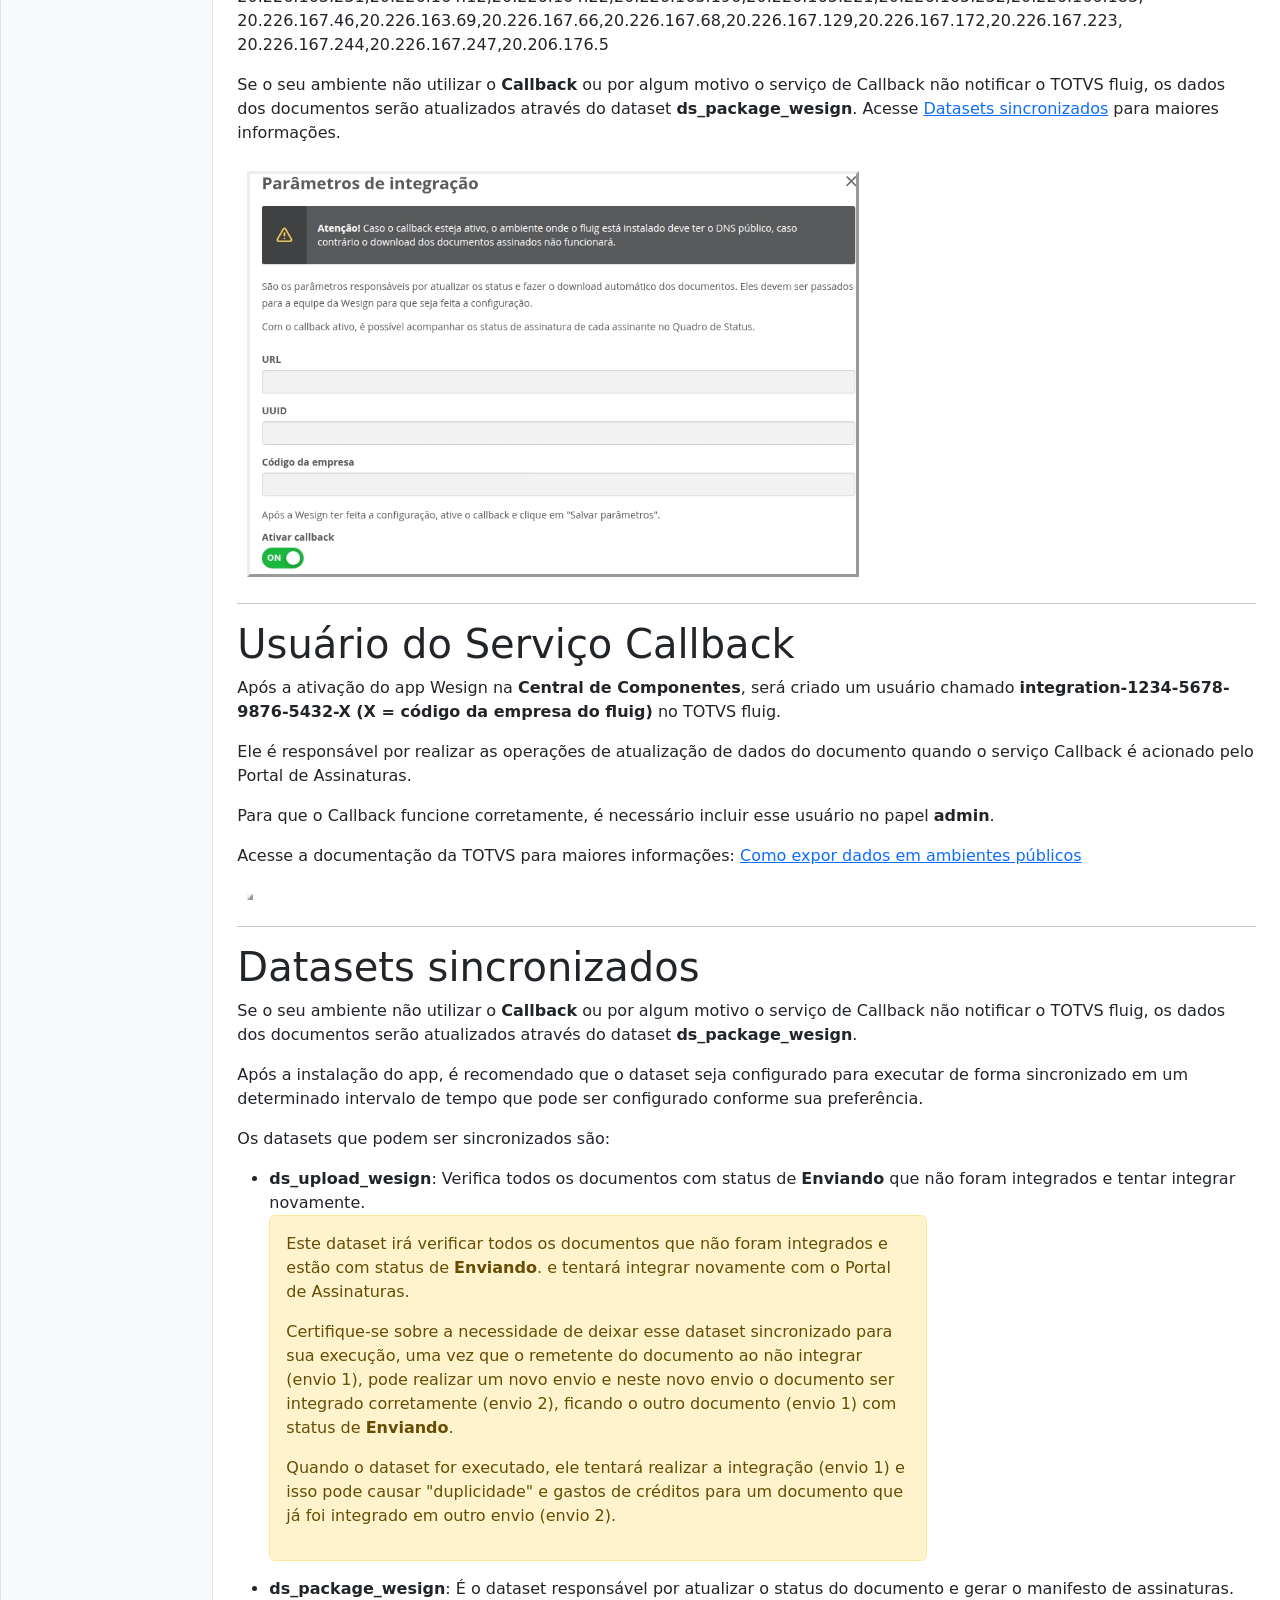
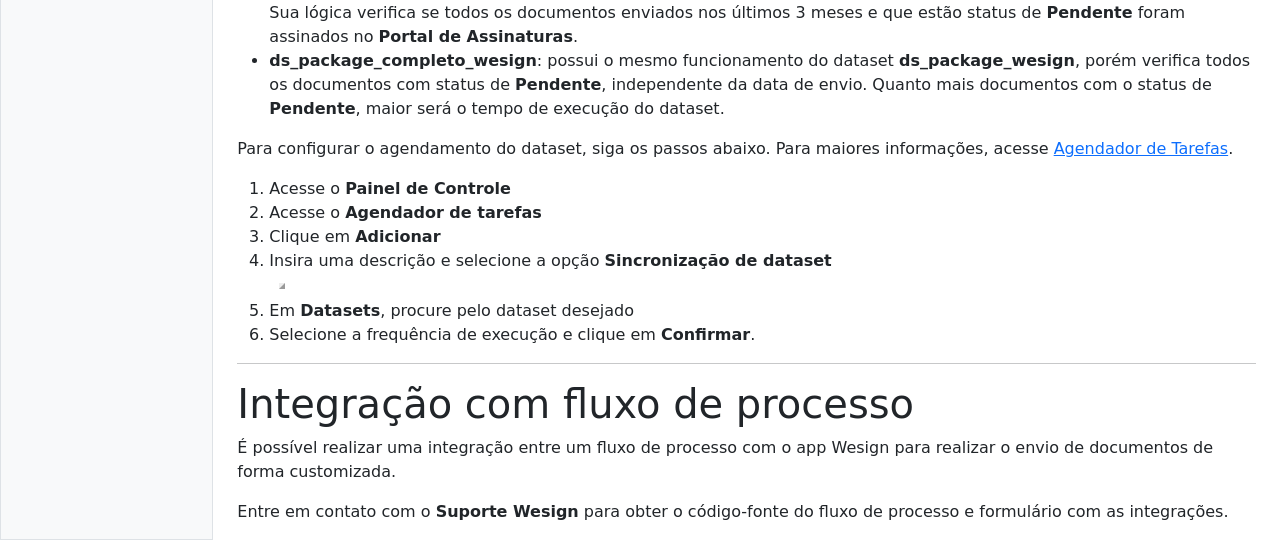
==== commit 45b4a4a4: "desenvolvimento utilizacao" ====
--- a/configuracao.html
+++ b/configuracao.html
@@ -19,7 +19,7 @@
   <script src="js/bootstrap.bundle.min.js"></script>
   <script defer src="js/sidebars.js"></script>
   <script src="js/main.js"></script>
-  <title> Manual Wesign </title>
+  <title> Configuração - Wesign </title>
 </head>
 
 <body>
@@ -92,18 +92,15 @@
             </p>
             <ul>
               <li>
-                <h4>Token</h4>
-                <p>É uma string (sequência de caracteres) única, utilizada para representar a empresa e permitir o acesso aos
-                  webservices para integração no Portal de Assinaturas.</p>
-              </li>
-              <li>
-                <h4>Usuário de integração</h4>
-                <p>Usuário com perfil de <strong>administrador</strong> responsável por realizar as integrações entre fluig e Portal
-                  de Assinaturas.</p>
-              </li>
-              <li>
-                <h4>Senha de integração</h4>
-                <p>Senha do usuário de integração.</p>
+                <strong>Token</strong>: É uma string (sequência de caracteres) única, utilizada para representar a empresa e permitir o acesso aos
+                webservices para integração no Portal de Assinaturas.                
+              </li>
+              <li>
+                <strong>Usuário de integração</strong>: Usuário com perfil de <strong>administrador</strong> responsável por realizar as integrações entre fluig e Portal
+                de Assinaturas.                
+              </li>
+              <li>
+                <strong>Senha de integração</strong>: Senha do usuário de integração.
                 <div class="alert alert-warning col-md-8" role="alert">
                   <p>Se houver alteração de senha do usuário, é necessário informar a senha atualizada e <strong>Salvar
                       parâmetros</strong>.</p>
@@ -111,10 +108,9 @@
                 </div>
               </li>
               <li>
-                <h4>Homologação</h4>
-                <p>Marque esse campo caso o token utilizado seja do Portal de Assinaturas Homologação. Todos documentos enviados
-                  para
-                  a base de homologação não possuem validade jurídica.</p>
+                <strong>Homologação</strong>: Marque esse campo caso o token utilizado seja do Portal de Assinaturas Homologação. Todos documentos enviados
+                para
+                a base de homologação não possuem validade jurídica.                
               </li>
             </ul>
             <img src="Imagens/Configuração/1.png" class="img-custom">
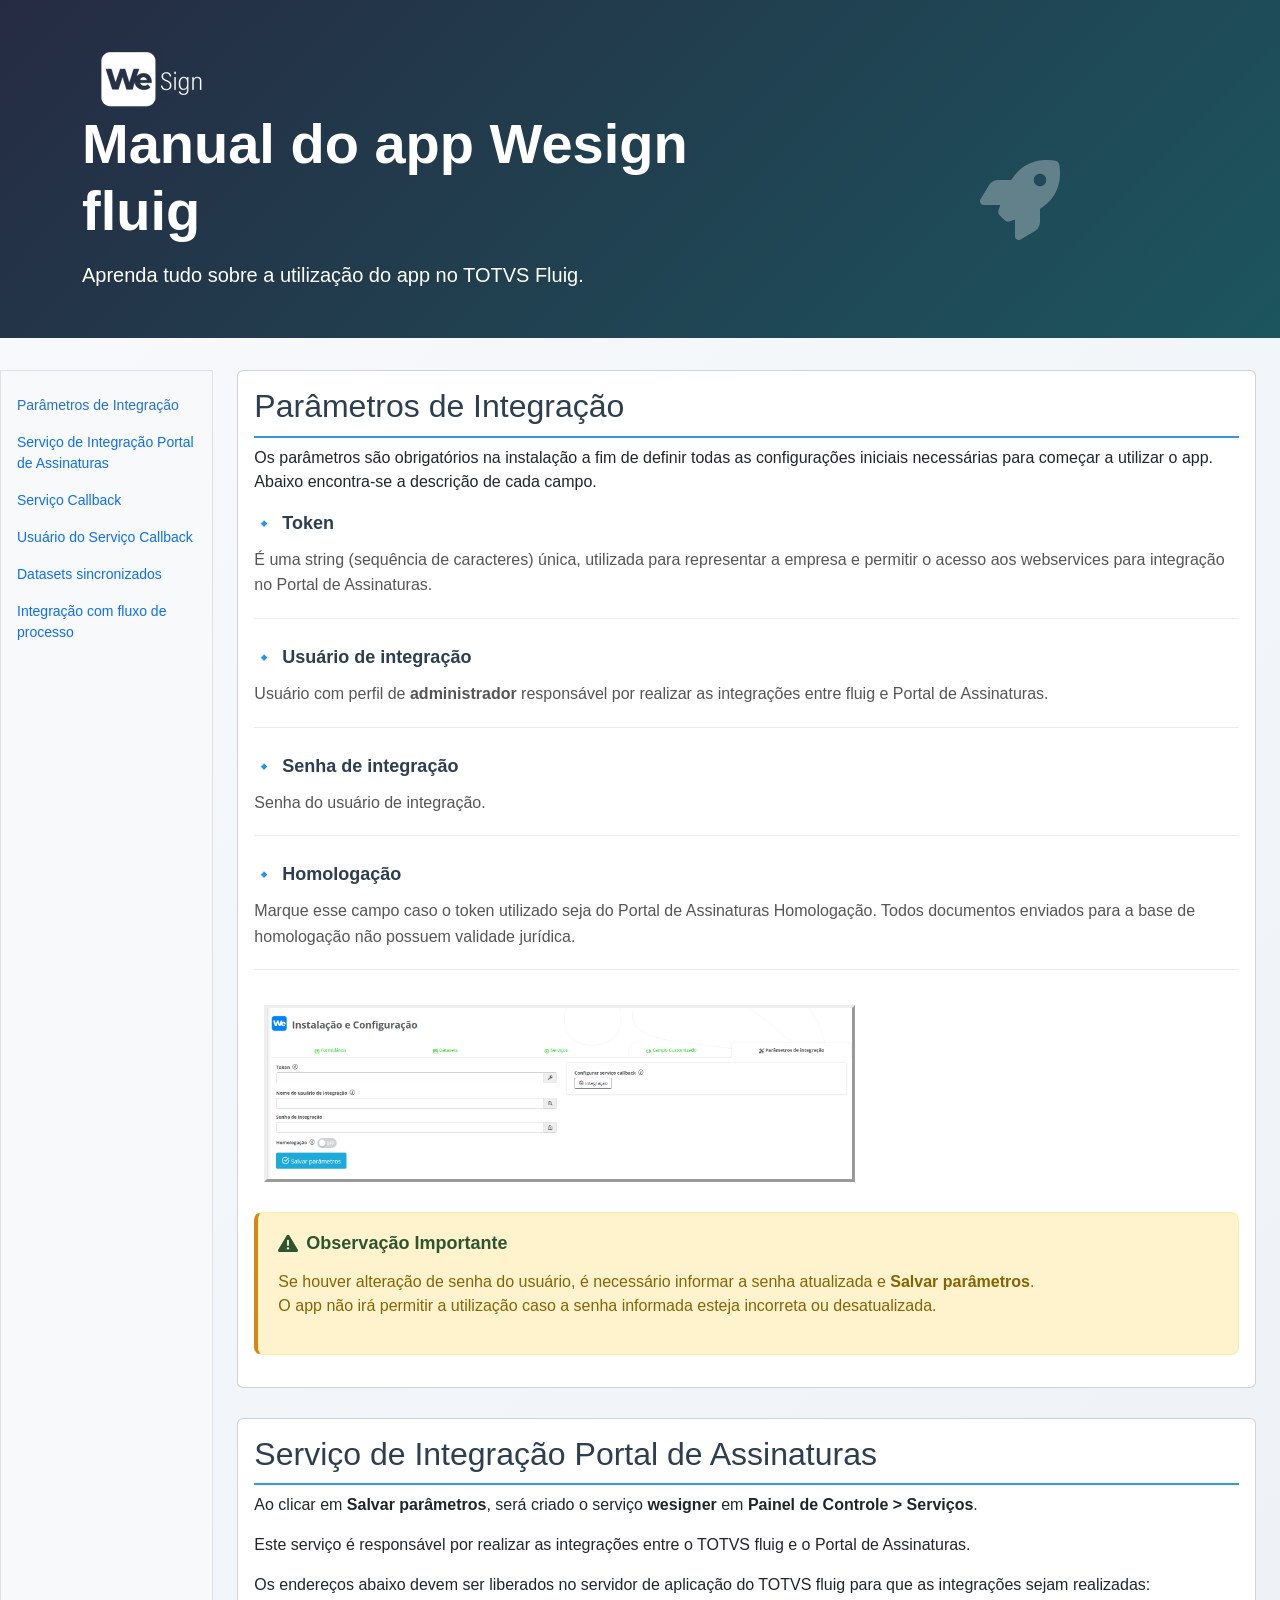
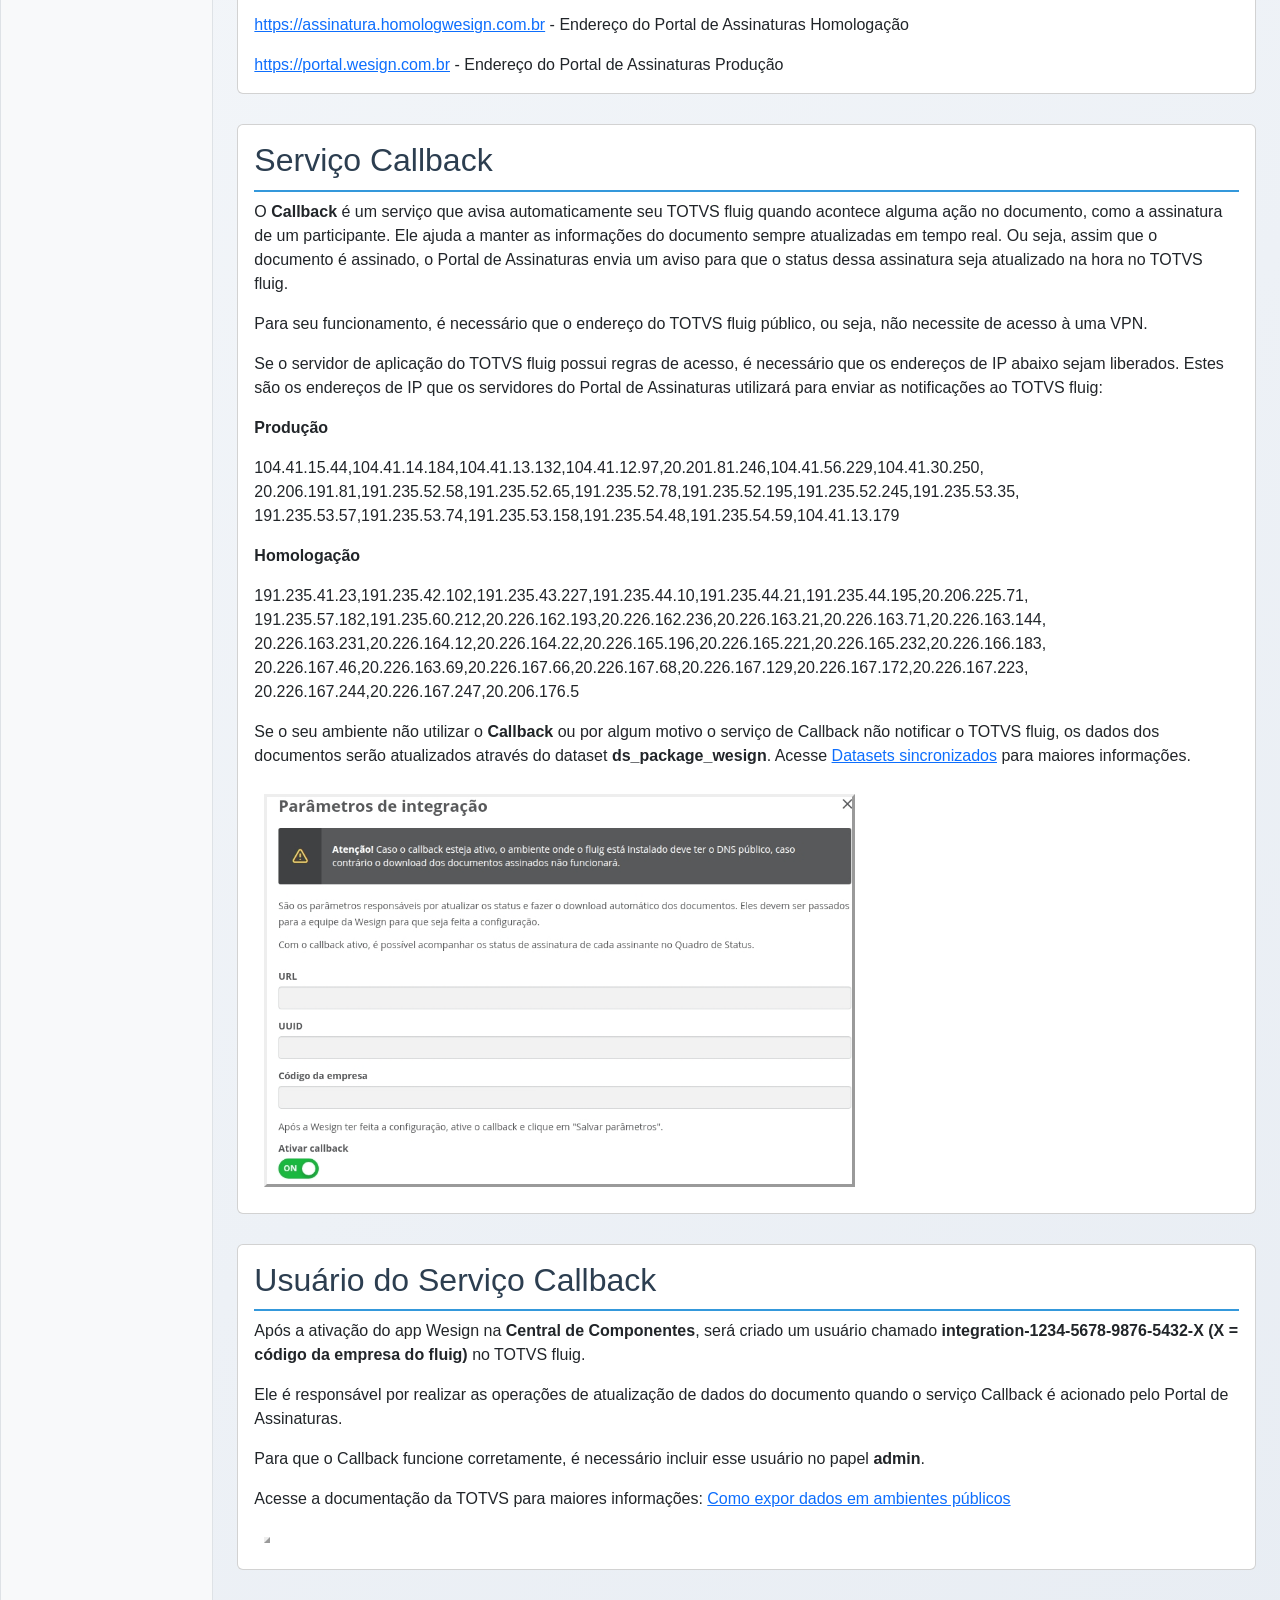
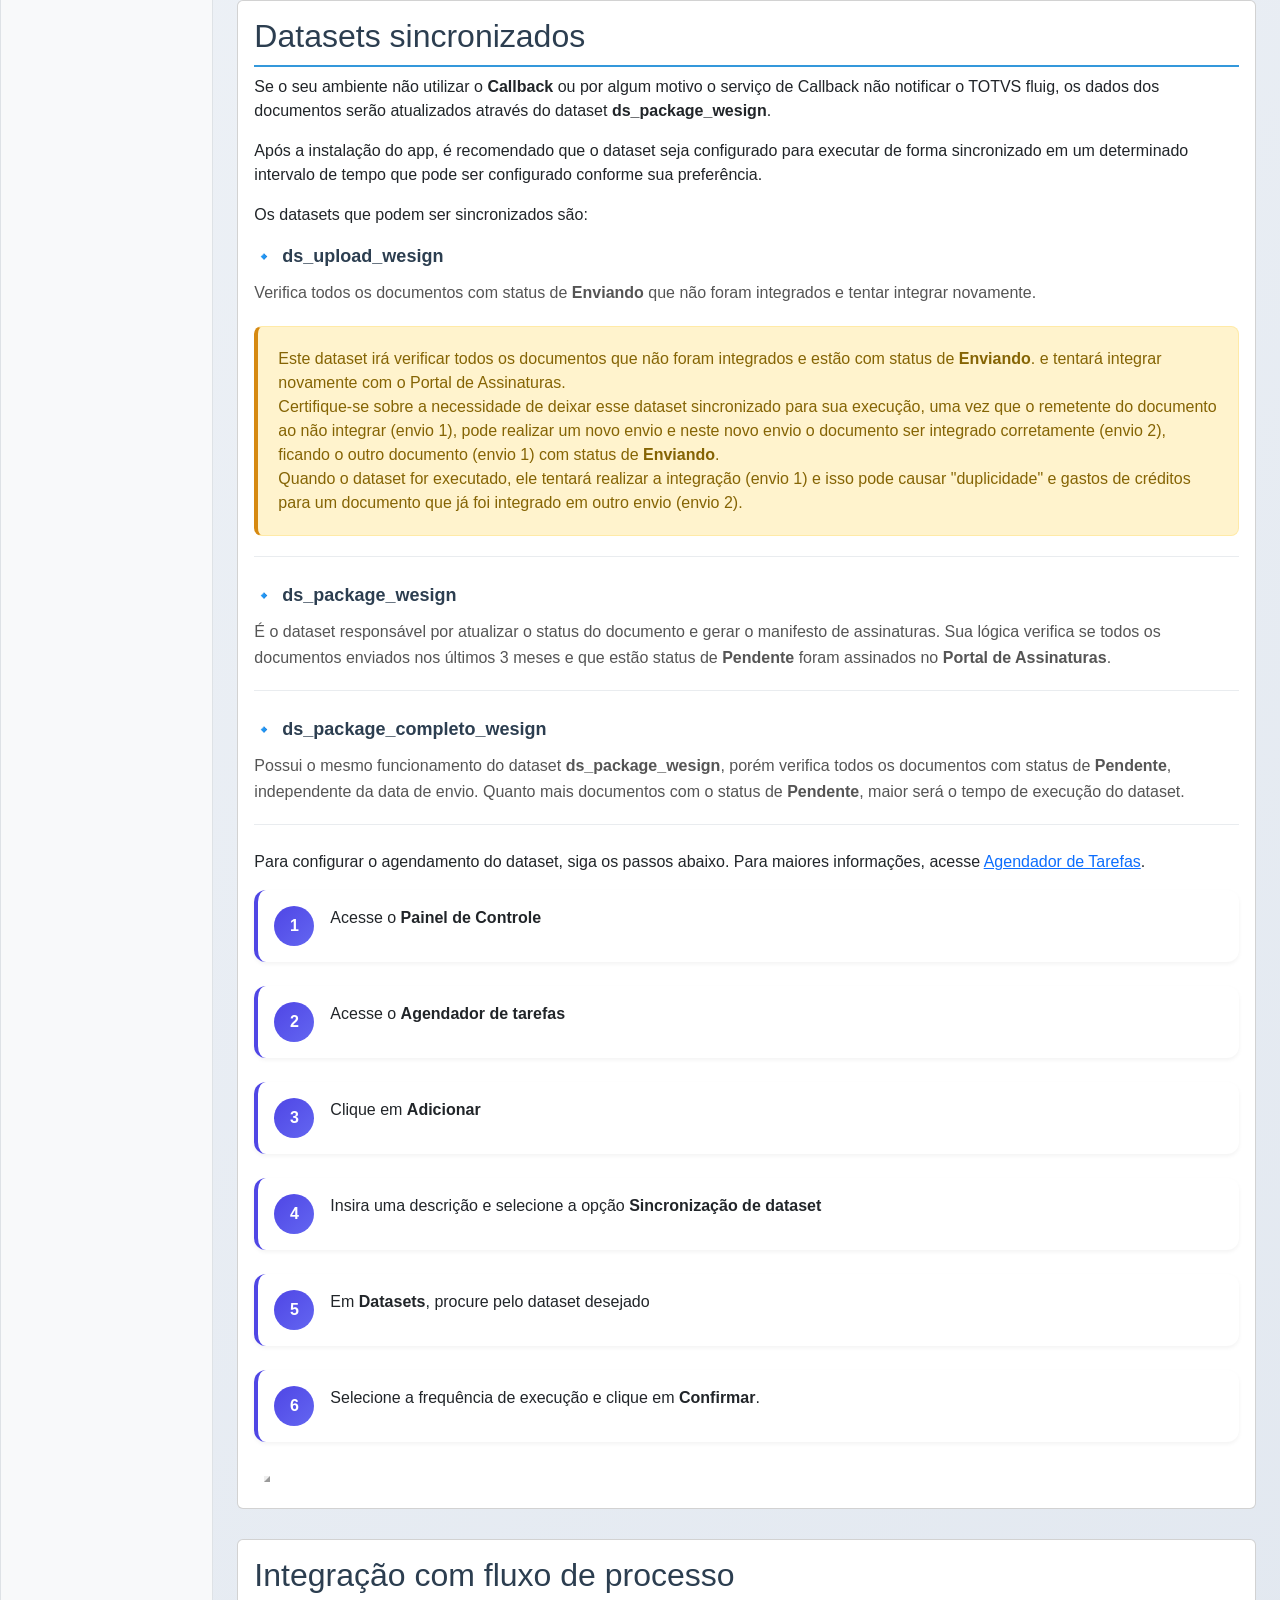
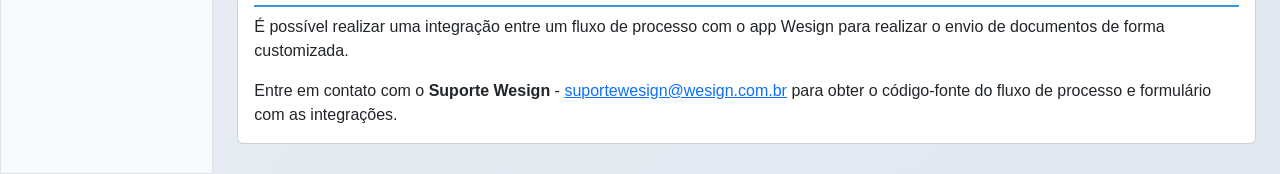
==== commit 7c04fd1f: "finalizacao de layout" ====
--- a/configuracao.html
+++ b/configuracao.html
@@ -7,6 +7,7 @@
   <meta name="viewport" content="width=device-width, initial-scale=1, shrink-to-fit=no">
 
   <!--CSS -->
+  <link href="https://cdnjs.cloudflare.com/ajax/libs/font-awesome/6.4.0/css/all.min.css" rel="stylesheet">
   <link href="css/bootstrap.min.css" rel="stylesheet">
   <link href="css/headers.css" rel="stylesheet">
   <link href="css/dashboard.css" rel="stylesheet">
@@ -23,15 +24,28 @@
 </head>
 
 <body>
-  <header class="navbar sticky-top flex-md-nowrap p-0 shadow d-flex justify-content-center py-3 bg-white">
-    <ul class="nav nav-pills">
-      <li class="nav-item"><a href="instalacao.html" class="nav-link" aria-current="page">Instalação</a></li>
-      <li class="nav-item"><a href="configuracao.html" class="nav-link active">Configuração</a></li>
-      <li class="nav-item"><a href="index.html" class="nav-link">Utilização</a></li>
-      <li class="nav-item"><a href="faq.html" class="nav-link">FAQ</a></li>
-      <li class="nav-item"><a href="release-notes.html" class="nav-link">Release Notes</a></li>
-    </ul>
-  </header>
+  <div class="header-section">
+    <div class="container">
+  
+      <a href="./index.html">
+        <img fetchpriority="high" sizes="142px" src="Imagens/wesign/wesign-logo.avif" width="142" height="62">
+      </a>
+  
+      <div class="row align-items-center">
+        <div class="col-md-8">
+          <h1 class="display-4 fw-bold mb-3">
+            Manual do app Wesign fluig
+          </h1>
+          <p class="lead mb-0">
+            Aprenda tudo sobre a utilização do app no TOTVS Fluig.
+          </p>
+        </div>
+        <div class="col-md-4 text-center">
+          <i class="fas fa-rocket" style="font-size: 5rem; opacity: 0.3;"></i>
+        </div>
+      </div>
+    </div>
+  </div>
 
   <div class="container-fluid">
     <div class="row">
@@ -83,183 +97,307 @@
 
       <main class="col-md-9 ms-sm-auto col-lg-10 px-md-4">
 
-        <section id="parametros">
-          <h1> Parâmetros de Integração</h1>
-          <article>
-            <p>Os parâmetros são obrigatórios na instalação a fim de definir todas as configurações iniciais
-              necessárias para
-              começar a utilizar o app. Abaixo encontra-se a descrição de cada campo.
-            </p>
-            <ul>
-              <li>
-                <strong>Token</strong>: É uma string (sequência de caracteres) única, utilizada para representar a empresa e permitir o acesso aos
-                webservices para integração no Portal de Assinaturas.                
-              </li>
-              <li>
-                <strong>Usuário de integração</strong>: Usuário com perfil de <strong>administrador</strong> responsável por realizar as integrações entre fluig e Portal
-                de Assinaturas.                
-              </li>
-              <li>
-                <strong>Senha de integração</strong>: Senha do usuário de integração.
-                <div class="alert alert-warning col-md-8" role="alert">
-                  <p>Se houver alteração de senha do usuário, é necessário informar a senha atualizada e <strong>Salvar
-                      parâmetros</strong>.</p>
-                  <p>O app não irá permitir a utilização caso a senha informada esteja incorreta ou desatualizada.</p>
-                </div>
-              </li>
-              <li>
-                <strong>Homologação</strong>: Marque esse campo caso o token utilizado seja do Portal de Assinaturas Homologação. Todos documentos enviados
-                para
-                a base de homologação não possuem validade jurídica.                
-              </li>
-            </ul>
-            <img src="Imagens/Configuração/1.png" class="img-custom">
-          </article>          
+        <section id="parametros" class="manual-section">
+          <div class="card">
+            <div class="card-body">
+              <h2 class="card-title">Parâmetros de Integração</h2>
+              <p class="card-text">Os parâmetros são obrigatórios na instalação a fim de definir todas as configurações iniciais
+                necessárias para
+                começar a utilizar o app. Abaixo encontra-se a descrição de cada campo.
+              </p>
+              
+              <div class="field-item">
+                <div class="field-header">
+                  <span class="field-icon">🔹</span>
+                  <span class="field-name">Token</span>
+                </div>
+                <div class="field-description">
+                  É uma string (sequência de caracteres) única, utilizada para representar a empresa e permitir o acesso aos
+                  webservices para integração no Portal de Assinaturas.
+                </div>
+              </div>
+              
+              <div class="field-item">
+                <div class="field-header">
+                  <span class="field-icon">🔹</span>
+                  <span class="field-name">Usuário de integração</span>
+                </div>
+                <div class="field-description">
+                  Usuário com perfil de <strong>administrador</strong> responsável por realizar as integrações entre fluig e Portal
+                  de Assinaturas.
+                </div>
+              </div>
+              
+              <div class="field-item">
+                <div class="field-header">
+                  <span class="field-icon">🔹</span>
+                  <span class="field-name">Senha de integração</span>
+                </div>
+                <div class="field-description">
+                  Senha do usuário de integração.
+                </div>
+              </div>
+              
+              <div class="field-item">
+                <div class="field-header">
+                  <span class="field-icon">🔹</span>
+                  <span class="field-name">Homologação</span>
+                </div>
+                <div class="field-description">
+                  Marque esse campo caso o token utilizado seja do Portal de Assinaturas Homologação. Todos documentos enviados
+                  para
+                  a base de homologação não possuem validade jurídica.
+                </div>
+              </div>
+              
+              <img src="Imagens/Configuração/1.png" class="img-custom">
+              
+              <div class="warning-section">
+                <h3 class="section-title warning">
+                  <i class="fa-solid fa-triangle-exclamation icon"></i>
+                  Observação Importante
+                </h3>
+              
+                <p class="warning-text">Se houver alteração de senha do usuário, é necessário informar a senha atualizada e
+                  <strong>Salvar
+                    parâmetros</strong>.</p>
+                <p class="warning-text">O app não irá permitir a utilização caso a senha informada esteja incorreta ou desatualizada.
+                </p>
+                </p>
+              </div>
+          
+              </p>
+            </div>
+          </div>         
         </section>
 
-        <hr>
-
-        <section id="servico-externo">
-          <h1> Serviço de Integração Portal de Assinaturas </h1>
-          <article>
-            <p>Ao clicar em <strong>Salvar parâmetros</strong>, será criado o serviço
-              <strong>wesigner</strong> em <strong>Painel de Controle > Serviços</strong>.
-            </p>
-            <p>Este serviço é responsável por realizar as integrações entre o TOTVS fluig e o Portal de Assinaturas.</p>
-            <p>Os endereços abaixo devem ser liberados no servidor de aplicação do TOTVS fluig para que as integrações sejam
-              realizadas:
-            <p><strong>https://assinatura.homologwesign.com.br</strong> - Endereço do Portal de Assinaturas Homologação</p>
-            <p><strong>https://portal.wesign.com.br</strong> - Endereço do Portal de Assinaturas Produção</p>
-          </article>
+        <section id="servico-externo" class="manual-section">
+          <div class="card">
+            <div class="card-body">
+              <h2 class="card-title">Serviço de Integração Portal de Assinaturas</h2>
+              <p class="card-text">Ao clicar em <strong>Salvar parâmetros</strong>, será criado o serviço
+                <strong>wesigner</strong> em <strong>Painel de Controle > Serviços</strong>.
+              </p>
+              <p class="card-text">Este serviço é responsável por realizar as integrações entre o TOTVS fluig e o Portal de
+                Assinaturas.</p>
+              <p class="card-text">Os endereços abaixo devem ser liberados no servidor de aplicação do TOTVS fluig para que as
+                integrações sejam
+                realizadas:
+              <p class="card-text"><a href="https://assinatura.homologwesign.com.br">https://assinatura.homologwesign.com.br</a> - Endereço do Portal de Assinaturas
+                Homologação</p>
+              <p class="card-text"><a href="https://portal.wesign.com.br">https://portal.wesign.com.br</a> - Endereço do Portal de Assinaturas Produção</p>
+            </div>
+          </div>
+
         </section>
 
-        <hr>
-
-        <section id="callback">
-          <h1> Serviço Callback </h1>
-          <article>
-            <p>
-              O <b>Callback</b> é um serviço que avisa automaticamente seu TOTVS fluig quando acontece alguma ação no documento, como a assinatura
-              de um participante. Ele ajuda a manter as informações do documento sempre atualizadas em tempo real. 
-              Ou seja, assim que o documento é assinado, o Portal de Assinaturas envia um aviso para que o status dessa assinatura seja
-              atualizado na hora no TOTVS fluig.
-            </p>
-            <p>Para seu funcionamento, é necessário que o endereço do TOTVS fluig público, ou seja, não necessite de acesso à uma VPN. </p>
-            <p>Se o servidor de aplicação do TOTVS fluig possui regras de acesso, é necessário que os endereços de IP abaixo sejam liberados.
-            Estes são os endereços de IP que os servidores do Portal de Assinaturas utilizará para enviar as notificações ao TOTVS fluig:
-            </p>
-            <p><strong>Produção</strong></p>
-            <p>
-              104.41.15.44,104.41.14.184,104.41.13.132,104.41.12.97,20.201.81.246,104.41.56.229,104.41.30.250,
-              20.206.191.81,191.235.52.58,191.235.52.65,191.235.52.78,191.235.52.195,191.235.52.245,191.235.53.35,
-              191.235.53.57,191.235.53.74,191.235.53.158,191.235.54.48,191.235.54.59,104.41.13.179
-            </p>
-            <p><strong>Homologação</strong></p>
-            <p>
-              191.235.41.23,191.235.42.102,191.235.43.227,191.235.44.10,191.235.44.21,191.235.44.195,20.206.225.71,
-              191.235.57.182,191.235.60.212,20.226.162.193,20.226.162.236,20.226.163.21,20.226.163.71,20.226.163.144,
-              20.226.163.231,20.226.164.12,20.226.164.22,20.226.165.196,20.226.165.221,20.226.165.232,20.226.166.183,
-              20.226.167.46,20.226.163.69,20.226.167.66,20.226.167.68,20.226.167.129,20.226.167.172,20.226.167.223,
-              20.226.167.244,20.226.167.247,20.206.176.5
-            </p>
-
-            <p>Se o seu ambiente não utilizar o <strong>Callback</strong> ou por algum motivo o serviço de Callback não notificar o TOTVS fluig,
-              os dados dos documentos serão atualizados através do dataset <strong>ds_package_wesign</strong>. 
-              Acesse <a class="link-default" href="./configuracao.html#datasets-sincronizados">Datasets sincronizados</a> para maiores informações.
-            </p>
-            <img src="Imagens/Configuração/2.jpg" class="img-custom">
-          </article>          
+        <section id="callback" class="manual-section">
+
+          <div class="card">
+            <div class="card-body">
+              <h2 class="card-title">Serviço Callback</h2>
+              <p class="card-text">
+                O <b>Callback</b> é um serviço que avisa automaticamente seu TOTVS fluig quando acontece alguma ação no documento,
+                como a assinatura
+                de um participante. Ele ajuda a manter as informações do documento sempre atualizadas em tempo real.
+                Ou seja, assim que o documento é assinado, o Portal de Assinaturas envia um aviso para que o status dessa assinatura
+                seja
+                atualizado na hora no TOTVS fluig.
+              </p>
+              <p class="card-text">Para seu funcionamento, é necessário que o endereço do TOTVS fluig público, ou seja, não necessite
+                de acesso à uma VPN. </p>
+              <p class="card-text">Se o servidor de aplicação do TOTVS fluig possui regras de acesso, é necessário que os endereços de
+                IP abaixo sejam liberados.
+                Estes são os endereços de IP que os servidores do Portal de Assinaturas utilizará para enviar as notificações ao TOTVS
+                fluig:
+              </p>
+              <p class="card-text"><strong>Produção</strong></p>
+              <p>
+                104.41.15.44,104.41.14.184,104.41.13.132,104.41.12.97,20.201.81.246,104.41.56.229,104.41.30.250,
+                20.206.191.81,191.235.52.58,191.235.52.65,191.235.52.78,191.235.52.195,191.235.52.245,191.235.53.35,
+                191.235.53.57,191.235.53.74,191.235.53.158,191.235.54.48,191.235.54.59,104.41.13.179
+              </p>
+              <p class="card-text"><strong>Homologação</strong></p>
+              <p>
+                191.235.41.23,191.235.42.102,191.235.43.227,191.235.44.10,191.235.44.21,191.235.44.195,20.206.225.71,
+                191.235.57.182,191.235.60.212,20.226.162.193,20.226.162.236,20.226.163.21,20.226.163.71,20.226.163.144,
+                20.226.163.231,20.226.164.12,20.226.164.22,20.226.165.196,20.226.165.221,20.226.165.232,20.226.166.183,
+                20.226.167.46,20.226.163.69,20.226.167.66,20.226.167.68,20.226.167.129,20.226.167.172,20.226.167.223,
+                20.226.167.244,20.226.167.247,20.206.176.5
+              </p>
+              
+              <p class="card-text">Se o seu ambiente não utilizar o <strong>Callback</strong> ou por algum motivo o serviço de
+                Callback não notificar o TOTVS fluig,
+                os dados dos documentos serão atualizados através do dataset <strong>ds_package_wesign</strong>.
+                Acesse <a class="link-default" href="./configuracao.html#datasets-sincronizados">Datasets sincronizados</a> para
+                maiores informações.
+              </p>
+              <img src="Imagens/Configuração/2.jpg" class="img-custom">
+            </div>
+          </div>         
         </section>
 
-        <hr>
-
-        <section id="usuario-callback">
-          <h1> Usuário do Serviço Callback </h1>
-          <article>
-        
-            <p>Após a ativação do app Wesign na <strong>Central de Componentes</strong>, será criado um usuário chamado
-              <strong>integration-1234-5678-9876-5432-X (X = código da empresa do fluig)</strong>
-              no TOTVS fluig.
-            </p>
-            <p>Ele é responsável por realizar as operações de atualização de dados do documento quando o serviço Callback é
-              acionado pelo Portal de Assinaturas.</p>
-            <p>Para que o Callback funcione corretamente, é necessário incluir esse usuário no papel
-              <strong>admin</strong>.
-            </p>
-            <p>
-              Acesse a documentação da TOTVS para maiores informações: <a href="https://bit.ly/2SEW4bz">Como expor dados em
-                ambientes
-                públicos</a>
-            </p>
-          </article>
-        
-          <img src="Imagens/Configuração/wizard-param6.png" class="img-custom" alt="">
+        <section id="usuario-callback" class="manual-section">
+          <div class="card">
+            <div class="card-body">
+              <h2 class="card-title">Usuário do Serviço Callback</h2>
+              <p class="card-text">Após a ativação do app Wesign na <strong>Central de Componentes</strong>, será criado um usuário
+                chamado
+                <strong>integration-1234-5678-9876-5432-X (X = código da empresa do fluig)</strong>
+                no TOTVS fluig.
+              </p>
+              <p class="card-text">Ele é responsável por realizar as operações de atualização de dados do documento quando o serviço
+                Callback é
+                acionado pelo Portal de Assinaturas.</p>
+              <p class="card-text">Para que o Callback funcione corretamente, é necessário incluir esse usuário no papel
+                <strong>admin</strong>.
+              </p>
+              <p class="card-text">
+                Acesse a documentação da TOTVS para maiores informações: <a href="https://bit.ly/2SEW4bz">Como expor dados em
+                  ambientes
+                  públicos</a>
+              </p>
+              <img src="Imagens/Configuração/wizard-param6.png" class="img-custom" alt="">
+            </div>
+          </div>
+        </section>     
+
+        <section id="datasets-sincronizados" class="manual-section">
+
+          <div class="card">
+            <div class="card-body">
+              <h2 class="card-title">Datasets sincronizados</h2>
+              <p class="card-text">Se o seu ambiente não utilizar o <strong>Callback</strong> ou por algum motivo o serviço de
+                Callback não notificar o
+                TOTVS fluig,
+                os dados dos documentos serão atualizados através do dataset <strong>ds_package_wesign</strong>.
+              </p>
+              <p class="card-text"> Após a instalação do app, é recomendado que o dataset seja configurado para executar de forma
+                sincronizado em um determinado intervalo
+                de tempo que pode ser configurado conforme sua preferência.
+              </p>
+              
+              <p class="card-text">Os datasets que podem ser sincronizados são:</p>
+
+              <div class="field-item">
+                <div class="field-header">
+                  <span class="field-icon">🔹</span>
+                  <span class="field-name">ds_upload_wesign</span>
+                </div>
+                <div class="field-description">
+                  Verifica todos os documentos com status de <strong>Enviando</strong> que não
+                  foram integrados
+                  e tentar integrar novamente.
+                </div>
+
+                <div class="warning-section">
+                  <p class="warning-text">Este dataset irá verificar todos os documentos que não foram integrados e estão com status de
+                    <strong>Enviando</strong>.
+                    e tentará integrar novamente com o Portal de Assinaturas.
+                  </p>
+                  <p class="warning-text">Certifique-se sobre a necessidade de deixar esse dataset sincronizado para sua execução, uma vez que o
+                    remetente do documento
+                    ao não integrar (envio 1), pode realizar um novo envio e neste novo envio o documento ser integrado corretamente
+                    (envio 2), ficando o outro documento (envio 1)
+                    com status de <strong>Enviando</strong>. </p>
+                  <p class="warning-text">Quando o dataset for executado, ele tentará realizar a integração (envio 1) e isso pode causar "duplicidade" e
+                    gastos de créditos para um
+                    documento que já foi integrado em outro envio (envio 2).
+                  </p>
+                </div>
+              </div>
+
+              <div class="field-item">
+                <div class="field-header">
+                  <span class="field-icon">🔹</span>
+                  <span class="field-name">ds_package_wesign</span>
+                </div>
+                <div class="field-description">
+                  É o dataset responsável por atualizar o status do documento e gerar o manifesto
+                  de
+                  assinaturas. Sua lógica verifica se todos os documentos enviados nos últimos 3 meses e que estão status de
+                  <strong>Pendente</strong> foram assinados no
+                  <b>Portal de Assinaturas</b>.
+                </div>
+              </div>
+
+              <div class="field-item">
+                <div class="field-header">
+                  <span class="field-icon">🔹</span>
+                  <span class="field-name">ds_package_completo_wesign</span>
+                </div>
+                <div class="field-description">
+                  Possui o mesmo funcionamento do dataset <b>ds_package_wesign</b>, porém
+                  verifica todos os documentos com status de <strong>Pendente</strong>, independente da data de envio.
+                  Quanto mais documentos com o status de <b>Pendente</b>, maior será o tempo de execução do dataset.
+                </div>
+              </div>
+
+              
+              <p class="card-text">
+                Para configurar o agendamento do dataset, siga os passos abaixo. Para maiores informações, acesse
+                <a target="_blank" class="link-default" href="https://tdn.totvs.com/pages/releaseview.action?pageId=234455387">Agendador
+                  de Tarefas</a>.
+              </p>              
+              
+              <div class="steps-container">
+                <div class="step-item">
+                  <div class="step-number">1</div>                  
+                  <p class="card-text">Acesse o <strong>Painel de Controle</strong></p>                  
+                </div>
+              
+                <div class="step-item">
+                  <div class="step-number">2</div>                  
+                  <p class="card-text">Acesse o <strong>Agendador de tarefas</strong></p>                  
+                </div>
+              
+                <div class="step-item">
+                  <div class="step-number">3</div>
+                  <p class="card-text">
+                    Clique em <strong>Adicionar</strong>
+                  </p>
+                </div>
+
+                <div class="step-item">
+                  <div class="step-number">4</div>
+                  <p class="card-text">
+                    Insira uma descrição e selecione a opção <strong>Sincronização de dataset</strong>
+                  </p>                                    
+                </div>                
+
+                <div class="step-item">
+                  <div class="step-number">5</div>
+                  <p class="card-text">
+                    Em <strong>Datasets</strong>, procure pelo dataset desejado
+                  </p>
+                </div>
+
+                <div class="step-item">
+                  <div class="step-number">6</div>
+                  <p class="card-text">
+                    Selecione a frequência de execução e clique em <strong>Confirmar</strong>.
+                  </p>
+                </div>
+
+                <img style="width: 400px;" src="Imagens/Configuração/config-agendador1.png" class="img-custom" alt="">                
+              </div>
+            </div>
+          </div>         
         </section>
 
-        <hr>        
-
-        <section id="datasets-sincronizados">
-          <h1> Datasets sincronizados </h1>
-          <article>
-            <p>Se o seu ambiente não utilizar o <strong>Callback</strong> ou por algum motivo o serviço de Callback não notificar o
-              TOTVS fluig,
-              os dados dos documentos serão atualizados através do dataset <strong>ds_package_wesign</strong>.
-            </p>   
-            <p> Após a instalação do app, é recomendado que o dataset seja configurado para executar de forma sincronizado em um determinado intervalo
-              de tempo que pode ser configurado conforme sua preferência.
-            </p>   
-
-            <p>Os datasets que podem ser sincronizados são:</p>
-            <ul>
-              <li>
-                <strong>ds_upload_wesign</strong>: Verifica todos os documentos com status de <strong>Enviando</strong> que não foram integrados
-                e tentar integrar novamente.
-                <div class="alert alert-warning col-md-8" role="alert">
-                  <p>Este dataset irá verificar todos os documentos que não foram integrados e estão com status de <strong>Enviando</strong>.
-                  e tentará integrar novamente com o Portal de Assinaturas.</p>   
-                  <p>Certifique-se sobre a necessidade de deixar esse dataset sincronizado para sua execução, uma vez que o remetente do documento
-                    ao não integrar (envio 1), pode realizar um novo envio e neste novo envio o documento ser integrado corretamente (envio 2), ficando o outro documento (envio 1)
-                    com status de <strong>Enviando</strong>. </p>
-                  <p>Quando o dataset for executado, ele tentará realizar a integração (envio 1) e isso pode causar "duplicidade" e gastos de créditos para um 
-                    documento que já foi integrado em outro envio (envio 2).                    
-                  </p>                                 
-                </div>
-              </li>
-              <li>
-                <strong>ds_package_wesign</strong>: É o dataset responsável por atualizar o status do documento e gerar o manifesto de
-                assinaturas. Sua lógica verifica se todos os documentos enviados nos últimos 3 meses e que estão status de
-                <strong>Pendente</strong> foram assinados no
-                <b>Portal de Assinaturas</b>.
-              </li>
-              <li>
-                <strong>ds_package_completo_wesign</strong>: possui o mesmo funcionamento do dataset <b>ds_package_wesign</b>, porém
-                verifica todos os documentos com status de <strong>Pendente</strong>, independente da data de envio.
-                Quanto mais documentos com o status de <b>Pendente</b>, maior será o tempo de execução do dataset.
-              </li>
-            </ul>
-            
-            <p>Para configurar o agendamento do dataset, siga os passos abaixo. Para maiores informações, acesse <a target="_blank" class="link-default"
-                href="https://tdn.totvs.com/pages/releaseview.action?pageId=234455387">Agendador de Tarefas</a>.</p>
-
-            <ol>
-              <li>Acesse o <strong>Painel de Controle</strong></li>
-              <li>Acesse o <strong>Agendador de tarefas</strong></li>
-              <li>Clique em <strong>Adicionar</strong></li>
-              <li>Insira uma descrição e selecione a opção <strong>Sincronização de dataset</strong></li>
-              <img style="width: 400px;" src="Imagens/Configuração/config-agendador1.png" class="img-custom" alt="">
-              <li>Em <strong>Datasets</strong>, procure pelo dataset desejado</li>
-              <li>Selecione a frequência de execução e clique em <strong>Confirmar</strong>.</li>              
-            </ol>
-          </article>          
-        </section>
-
-        <hr>
-        <section id="fluxo-processo">
-          <h1> Integração com fluxo de processo </h1>
-          <article>
-            <p>É possível realizar uma integração entre um fluxo de processo com o app Wesign para realizar o envio de documentos de forma customizada.</p>
-            <p>Entre em contato com o <b>Suporte Wesign</b> para obter o código-fonte do fluxo de processo e formulário com as integrações. </p>
-          </article>          
+        <section id="fluxo-processo" class="manual-section">
+
+          <div class="card">
+            <div class="card-body">
+              <h2 class="card-title">Integração com fluxo de processo</h2>
+              <article>
+                <p class="card-text">É possível realizar uma integração entre um fluxo de processo com o app Wesign para realizar o
+                  envio de documentos de forma customizada.</p>
+                <p class="card-text">Entre em contato com o <b>Suporte Wesign</b> - <a href="mailto:suportewesign@wesign.com.br">suportewesign@wesign.com.br</a> para obter o código-fonte do fluxo de processo e
+                  formulário com as integrações. </p>
+              </article>
+            </div>
+          </div>                   
         </section>
       </main>
     </div>
--- a/css/custom.css
+++ b/css/custom.css
@@ -10,4 +10,338 @@
 
 header {
     margin-bottom: 10px;
+}
+
+.manual-section {
+    margin-bottom: 30px;
+}
+
+.manual-section h2 {
+    color: #2c3e50;
+    border-bottom: 2px solid #3498db;
+    padding-bottom: 10px;
+}
+
+.ol-custom {
+    counter-reset: step-counter;
+    padding-left: 0;
+}
+
+.ul-custom {
+    counter-reset: step-counter;
+    padding-left: 0;
+}
+
+.li-custom {
+    counter-increment: step-counter;
+    margin-bottom: 20px;
+    padding: 15px;
+    background-color: #f8f9fa;
+    border-radius: 8px;
+    border-left: 4px solid #3498db;
+    list-style: none;
+    position: relative;
+}
+
+.li-custom::before {
+    content: counter(step-counter);
+    background-color: #3498db;
+    color: white;
+    font-weight: bold;
+    border-radius: 50%;
+    width: 30px;
+    height: 30px;
+    display: flex;
+    align-items: center;
+    justify-content: center;
+    position: absolute;
+    left: -15px;
+    top: 15px;
+}
+
+.step-content {
+    margin-left: 20px;
+}
+
+.step-description {
+    margin-bottom: 10px;
+    font-size: 16px;
+}
+
+.button-demo {
+    display: inline-block;
+    margin-left: 10px;
+    vertical-align: middle;
+}
+
+.button-demo img {
+    width: 120px;
+    height: auto;
+    border: 2px solid #ddd;
+    border-radius: 6px;
+    box-shadow: 0 2px 4px rgba(0, 0, 0, 0.1);
+}
+
+.highlight {
+    background-color: #fff3cd;
+    padding: 2px 4px;
+    border-radius: 3px;
+    font-weight: bold;
+}
+
+.section-title {
+    display: flex;
+    align-items: center;
+    font-size: 18px;
+    font-weight: 600;
+    color: #2c5530;
+    margin-bottom: 15px;
+}
+
+.advantages-list {
+    margin: 0;
+    padding-left: 20px;
+}
+
+.advantages-list li {
+    margin-bottom: 10px;
+    color: #555;
+}
+
+.icon {
+    font-size: 20px;
+    margin-right: 8px;
+}
+
+.main-title {
+    display: flex;
+    align-items: flex-start;
+    font-size: 24px;
+    font-weight: 700;
+    color: #2c3e50;
+    margin-bottom: 20px;
+    line-height: 1.3;
+}
+
+.intro-text {
+    font-size: 16px;
+    margin-bottom: 30px;
+    color: #555;
+    line-height: 1.7;
+}
+
+.field-item {
+    margin-bottom: 25px;
+    padding-bottom: 20px;
+    border-bottom: 1px solid #e9ecef;
+}
+
+.field-item:last-child {
+    border-bottom: none;
+    margin-bottom: 0;
+}
+
+.field-header {
+    display: flex;
+    align-items: flex-start;
+    margin-bottom: 10px;
+}
+
+.field-icon {
+    color: #3498db;
+    font-size: 16px;
+    margin-right: 8px;
+    margin-top: 2px;
+}
+
+.field-name {
+    font-weight: 600;
+    font-size: 18px;
+    color: #2c3e50;
+    margin-right: 10px;
+}
+
+.field-requirement {
+    font-size: 14px;
+    font-style: italic;
+    color: #666;
+    margin-top: 2px;
+}
+
+.field-requirement.required {
+    color: #e74c3c;
+    font-weight: 500;
+}
+
+.field-requirement.optional {
+    color: #27ae60;
+    font-weight: 500;
+}
+
+.field-description {
+    margin-top: 8px;
+    color: #555;
+    line-height: 1.6;
+}
+
+.field-list {
+    margin: 10px 0;
+    padding-left: 20px;
+}
+
+.field-list li {
+    margin-bottom: 5px;
+    color: #555;
+}
+
+.advantages-section {
+    background-color: #d4edda;
+    border: 1px solid #c3e6cb;
+    border-left: 4px solid #28a745;
+    padding: 20px;
+    border-radius: 8px;
+}
+
+.advantages-section .section-title {
+    margin-top: 0;
+}
+
+.warning-section {
+    background-color: #fff3cd;
+    border: 1px solid #ffeaa7;
+    border-left: 4px solid #d68910;
+    padding: 20px;
+    border-radius: 8px;
+    margin-top: 20px;
+}
+
+.warning-text {
+    margin: 0;
+    color: #856404;
+    line-height: 1.5;
+}
+
+:root {
+    --primary-color: #4f46e5;
+    --secondary-color: #6366f1;
+    --success-color: #10b981;
+    --info-color: #06b6d4;
+    --warning-color: #f59e0b;
+}
+
+body {
+    background: linear-gradient(135deg, #f8fafc 0%, #e2e8f0 100%);
+    font-family: 'Segoe UI', Tahoma, Geneva, Verdana, sans-serif;
+}
+
+.header-section {
+    
+    background: linear-gradient(135deg, #252B42 0%, #1C555E 100%);
+    color: white;
+    padding: 3rem 0;
+    margin-bottom: 2rem;
+    /*
+    --bg-gradient: linear-gradient(90deg, #252B42 0%, #1C555E 100%);
+    --bg-overlay-color: transparent;
+    position: sticky !important;
+    top: var(--wix-ads-height);
+    */
+}
+
+.feature-card {
+    transition: all 0.3s ease;
+    border: none;
+    box-shadow: 0 4px 6px -1px rgba(0, 0, 0, 0.1);
+    height: 400px;
+}
+
+.feature-card:hover {
+    transform: translateY(-5px);
+    box-shadow: 0 20px 25px -5px rgba(0, 0, 0, 0.1);
+}
+
+.feature-icon {
+    width: 80px;
+    height: 80px;
+    border-radius: 50%;
+    display: flex;
+    align-items: center;
+    justify-content: center;
+    font-size: 2rem;
+    color: white;
+    margin: 0 auto 1.5rem;
+}
+
+.icon-upload {
+    background: linear-gradient(135deg, var(--success-color), #059669);
+}
+
+.icon-share {
+    background: linear-gradient(135deg, var(--info-color), #0891b2);
+}
+
+.step-number {
+    width: 40px;
+    height: 40px;
+    border-radius: 50%;
+    background: linear-gradient(135deg, var(--primary-color), var(--secondary-color));
+    color: white;
+    display: flex;
+    align-items: center;
+    justify-content: center;
+    font-weight: bold;
+    margin-right: 1rem;
+    flex-shrink: 0;
+}
+
+.step-item {
+    display: flex;
+    align-items: flex-start;
+    margin-bottom: 1.5rem;
+    padding: 1rem;
+    background: white;
+    border-radius: 0.75rem;
+    border-left: 4px solid var(--primary-color);
+    box-shadow: 0 2px 4px rgba(0, 0, 0, 0.05);
+}
+
+.intro-badge {
+    background: linear-gradient(135deg, var(--warning-color), #d97706);
+    color: white;
+    padding: 0.5rem 1rem;
+    border-radius: 25px;
+    font-size: 0.9rem;
+    font-weight: 600;
+    display: inline-block;
+    margin-bottom: 1rem;
+}
+
+.section-divider {
+    height: 2px;
+    background: linear-gradient(to right, var(--primary-color), var(--secondary-color));
+    border: none;
+    margin: 3rem 0;
+}
+
+.highlight-text {
+    background: linear-gradient(120deg, #a7f3d0 0%, #a7f3d0 100%);
+    background-repeat: no-repeat;
+    background-size: 100% 0.2em;
+    background-position: 0 88%;
+    padding: 0.1em 0.3em;
+    font-weight: 600;
+}
+
+.btn-custom {
+    background: linear-gradient(135deg, var(--primary-color), var(--secondary-color));
+    border: none;
+    border-radius: 25px;
+    padding: 0.75rem 2rem;
+    font-weight: 600;
+    transition: all 0.3s ease;
+}
+
+.btn-custom:hover {
+    transform: translateY(-2px);
+    box-shadow: 0 10px 20px rgba(79, 70, 229, 0.3);
 }
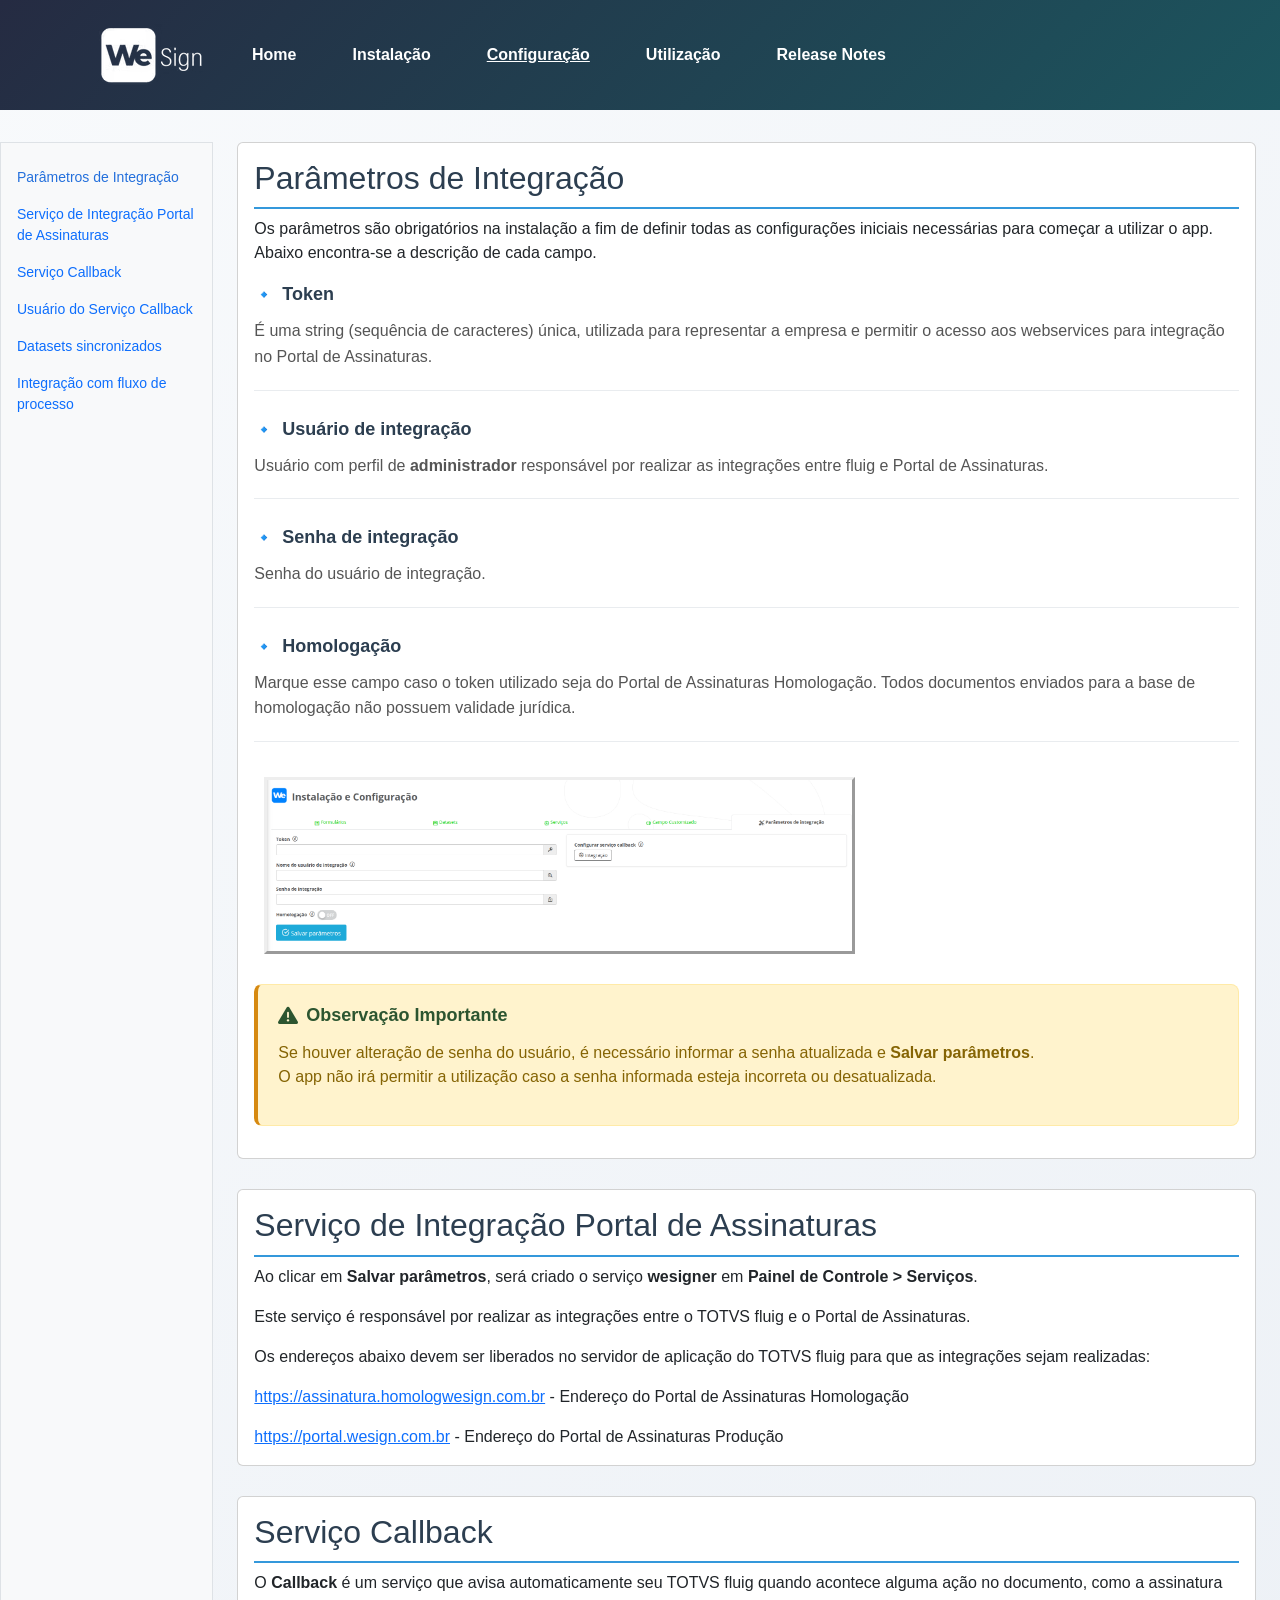
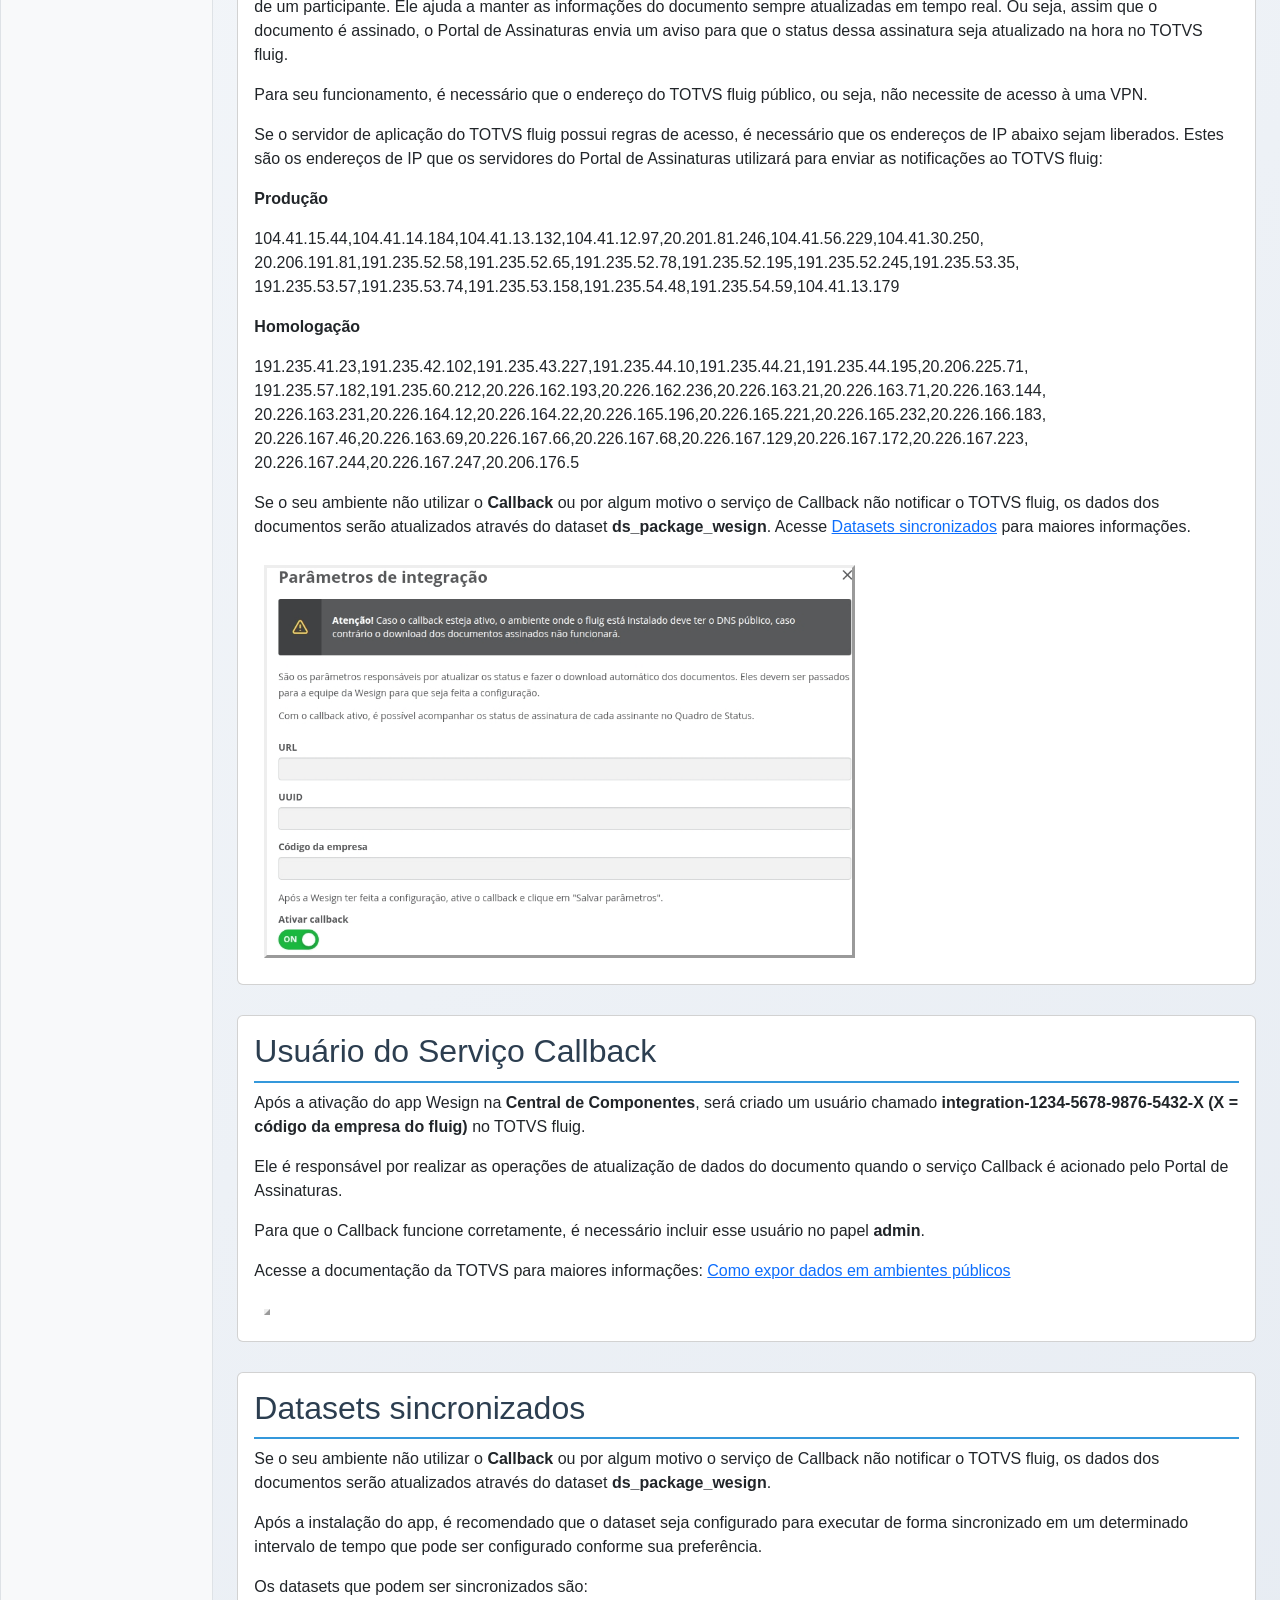
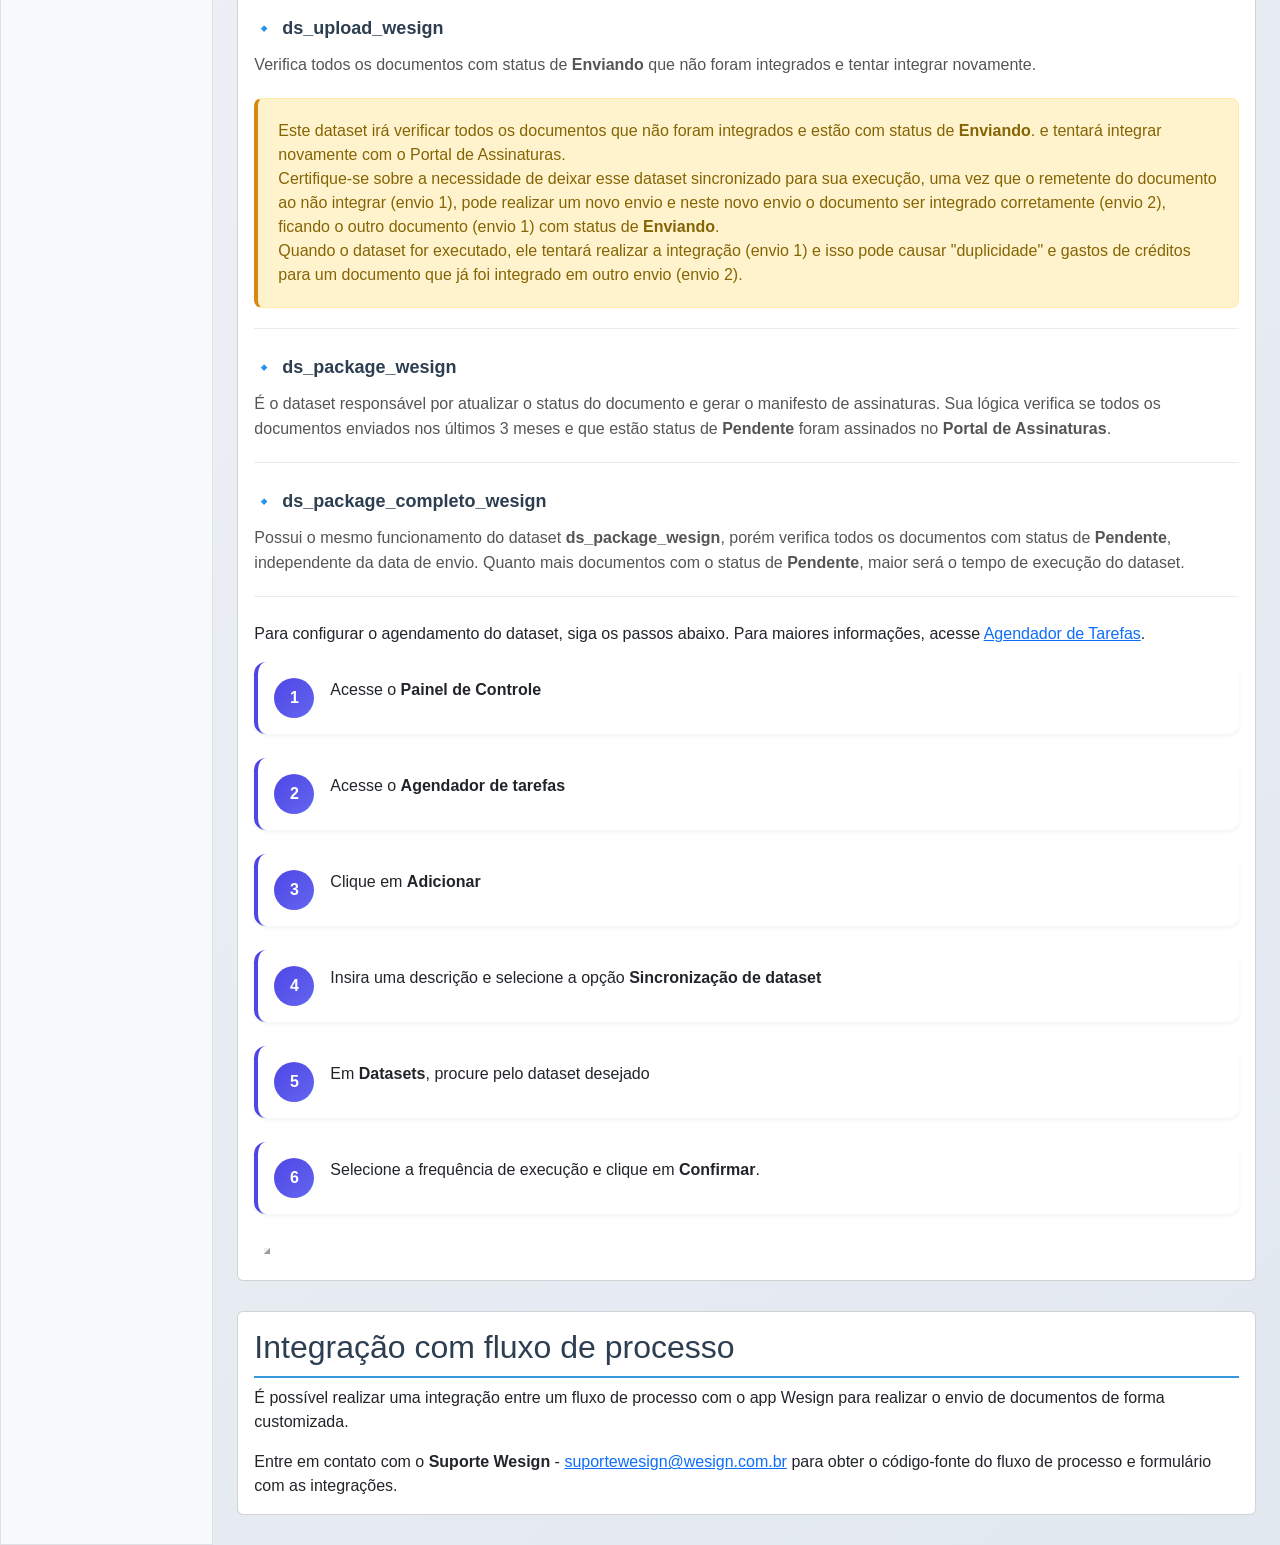
==== commit ec675378: "ajuste de cabecalho" ====
--- a/configuracao.html
+++ b/configuracao.html
@@ -26,24 +26,35 @@
 <body>
   <div class="header-section">
     <div class="container">
-  
-      <a href="./index.html">
-        <img fetchpriority="high" sizes="142px" src="Imagens/wesign/wesign-logo.avif" width="142" height="62">
-      </a>
-  
-      <div class="row align-items-center">
-        <div class="col-md-8">
-          <h1 class="display-4 fw-bold mb-3">
-            Manual do app Wesign fluig
-          </h1>
-          <p class="lead mb-0">
-            Aprenda tudo sobre a utilização do app no TOTVS Fluig.
-          </p>
-        </div>
-        <div class="col-md-4 text-center">
-          <i class="fas fa-rocket" style="font-size: 5rem; opacity: 0.3;"></i>
-        </div>
-      </div>
+      <nav class="navbar navbar-expand-lg">
+        <a href="./index.html">
+          <img fetchpriority="high" sizes="142px" src="Imagens/wesign/wesign-logo.avif" width="142" height="62">
+        </a>
+  
+        <ul class="navbar-nav">
+  
+          <li class="nav-item item-wesign">
+            <a href="index.html" class="nav-link item-fonte" aria-current="page">Home</a>
+          </li>
+  
+          <li class="nav-item item-wesign">
+            <a href="instalacao.html" class="nav-link item-fonte" aria-current="page">Instalação</a>
+          </li>
+  
+          <li class="nav-item item-wesign">
+            <a href="configuracao.html" class="nav-link active item-fonte">Configuração</a>
+          </li>
+  
+          <li class="nav-item item-wesign">
+            <a href="utilizacao.html" class="nav-link item-fonte">Utilização</a>
+          </li>
+  
+          <li class="nav-item item-wesign">
+            <a href="release-notes.html" class="nav-link item-fonte">Release Notes</a>
+          </li>
+  
+        </ul>
+      </nav>
     </div>
   </div>
 
--- a/css/custom.css
+++ b/css/custom.css
@@ -238,7 +238,7 @@
     
     background: linear-gradient(135deg, #252B42 0%, #1C555E 100%);
     color: white;
-    padding: 3rem 0;
+    padding: 1rem 0;
     margin-bottom: 2rem;
     /*
     --bg-gradient: linear-gradient(90deg, #252B42 0%, #1C555E 100%);
@@ -344,4 +344,33 @@
 .btn-custom:hover {
     transform: translateY(-2px);
     box-shadow: 0 10px 20px rgba(79, 70, 229, 0.3);
+}
+
+.item-wesign {
+    color: white;
+    padding-right: 50px;
+    padding: 8px;
+    border: 0 solid #ccc;
+    border-radius: 0;
+    padding-top: 10px;
+    padding-bottom: 10px;
+    background: rgba(247, 247, 247, 0);
+    padding-left: 20px;
+    padding-right: 20px;
+    margin-left: 0px;
+    margin-right: 0px;
+    margin-top: 0px;
+    margin-bottom: 0px;
+    align-items: center;
+    display: flex;
+    height: 100%;
+}
+
+.item-fonte {
+    color: white !important;
+    font-weight: 600;
+}
+
+.active.item-fonte {
+    text-decoration-line: underline
 }
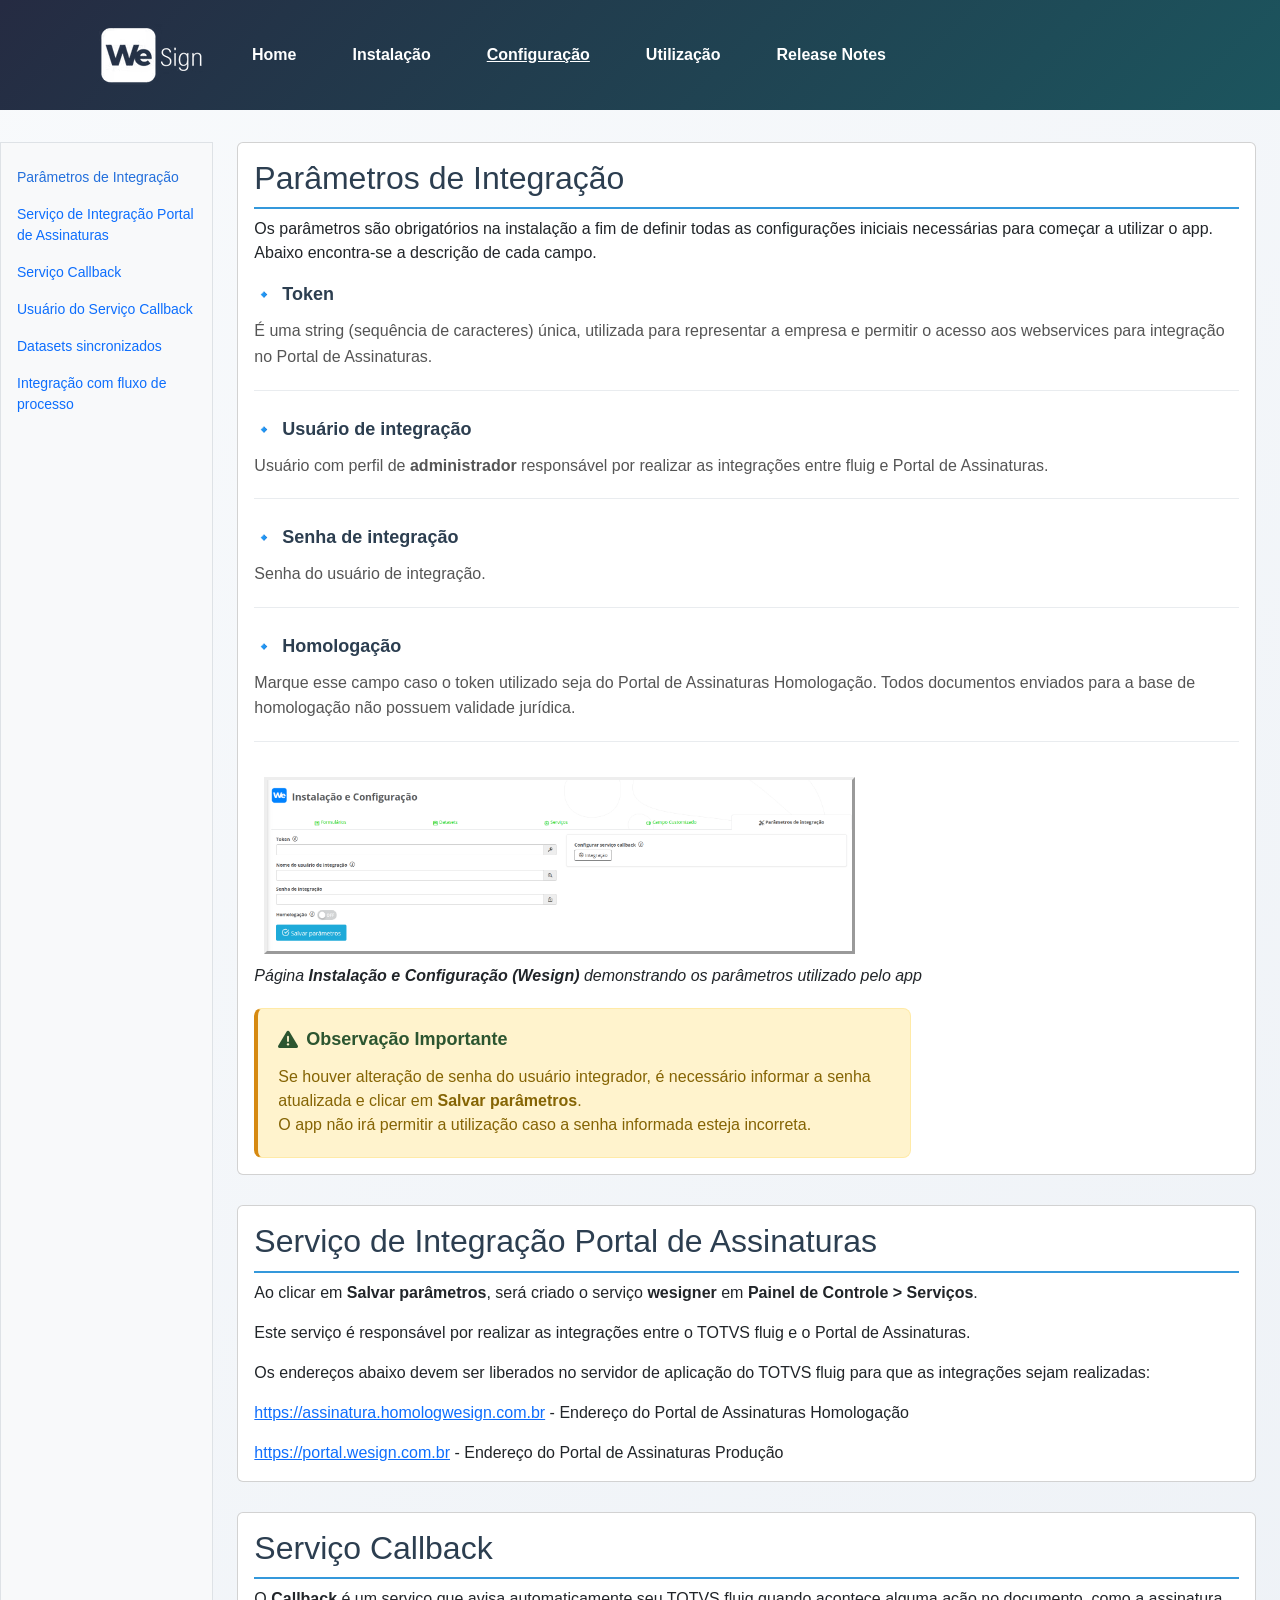
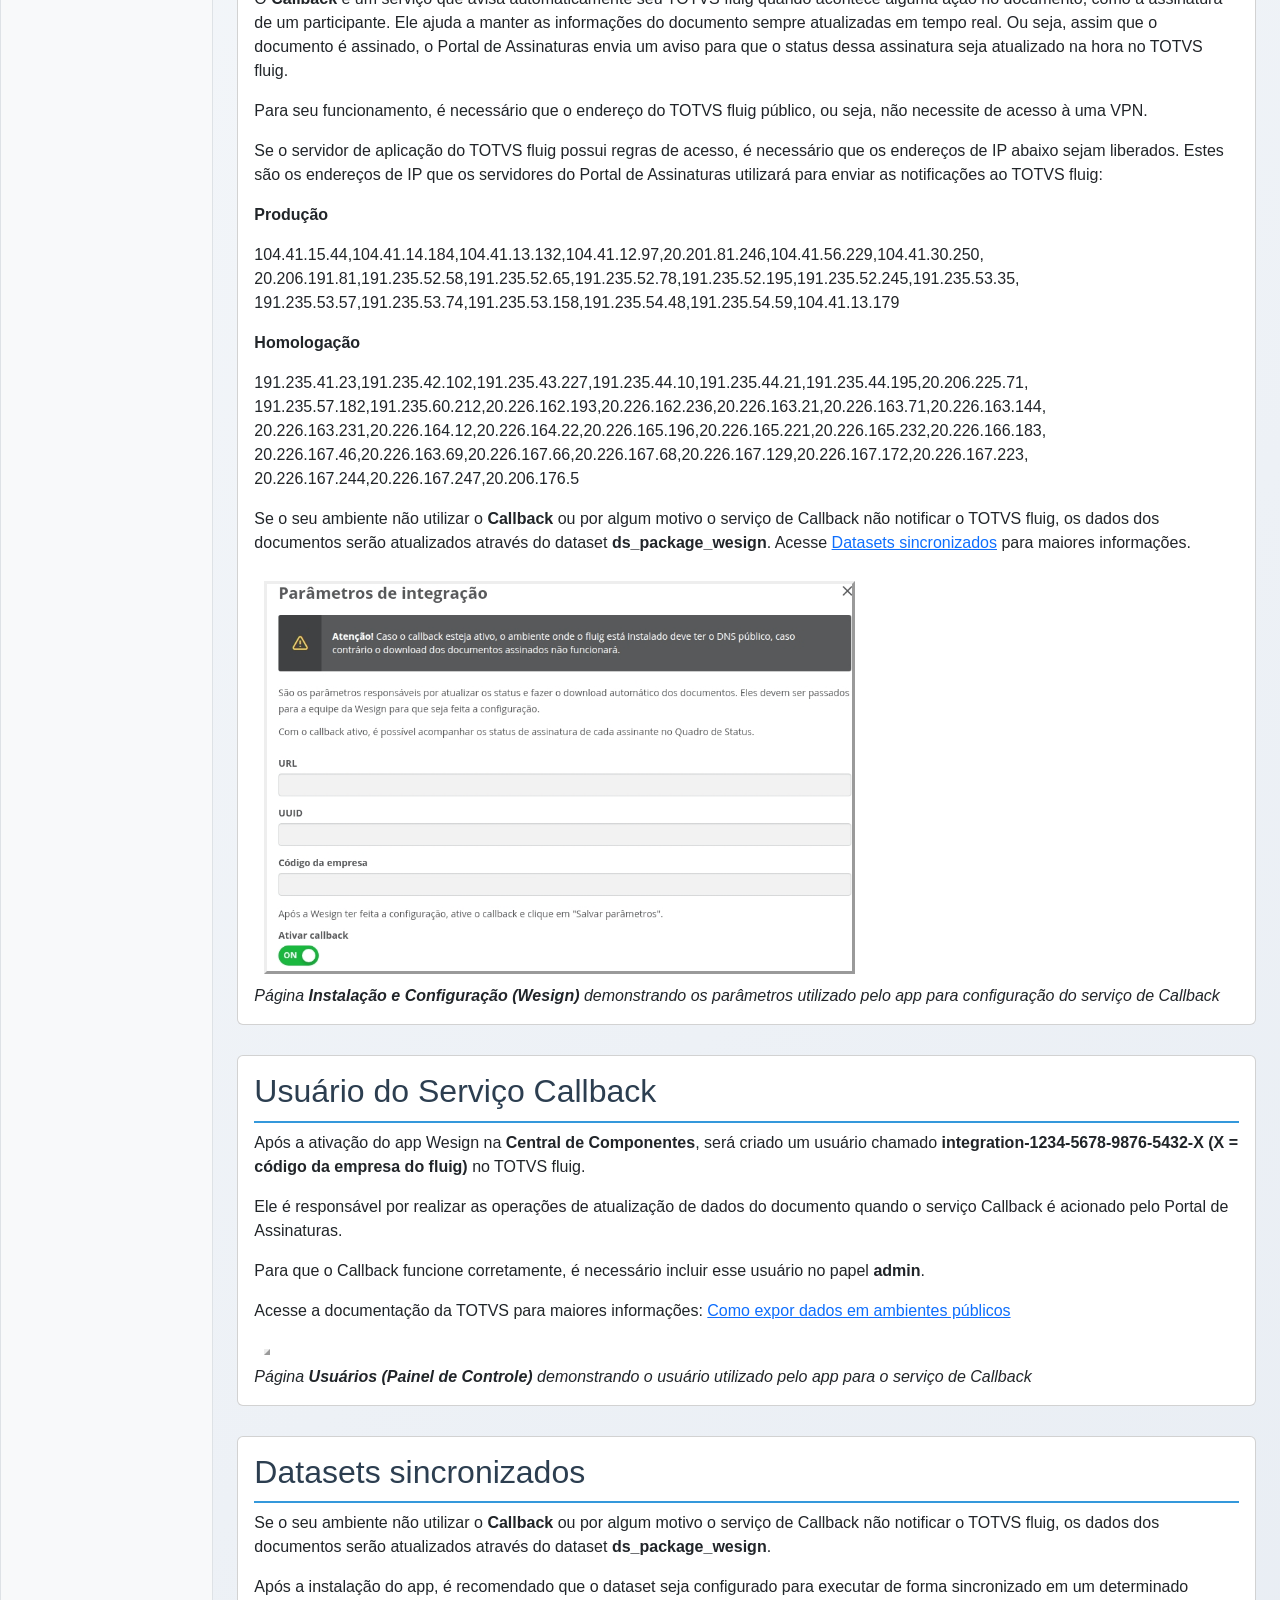
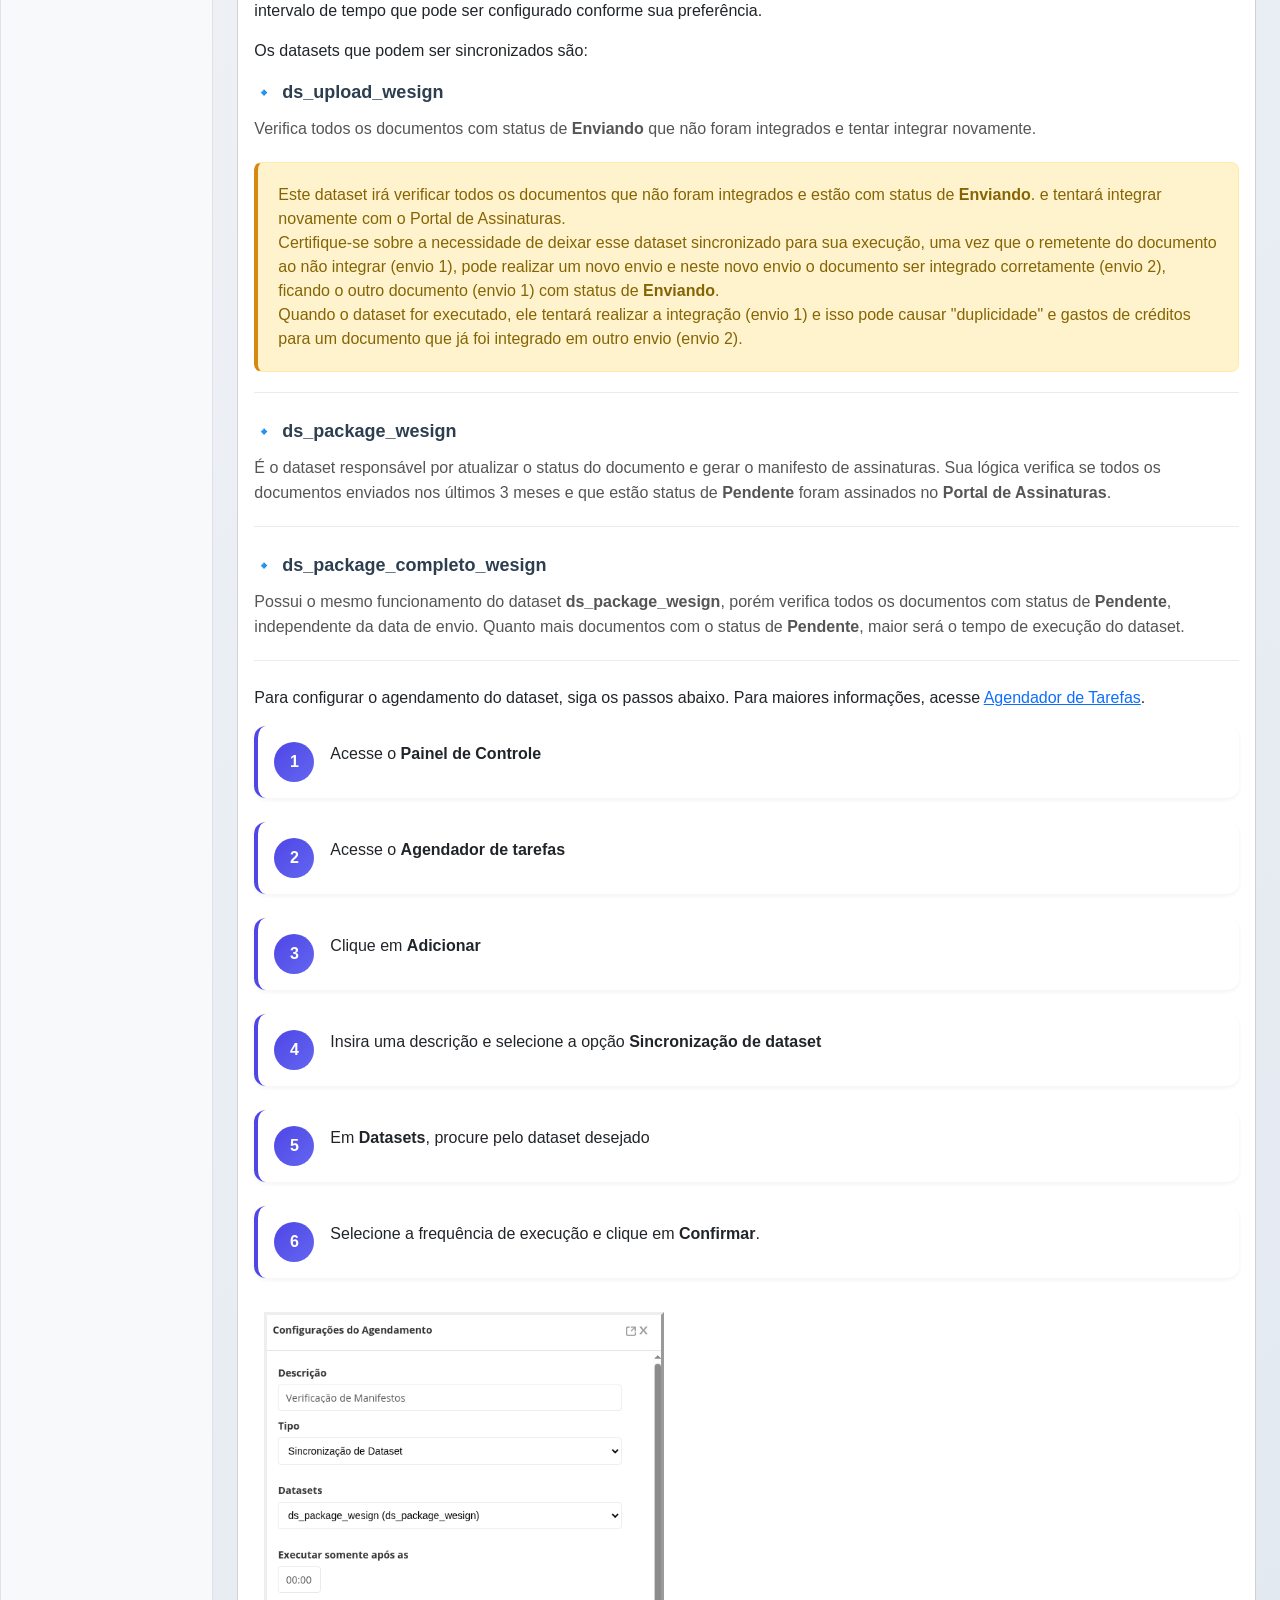
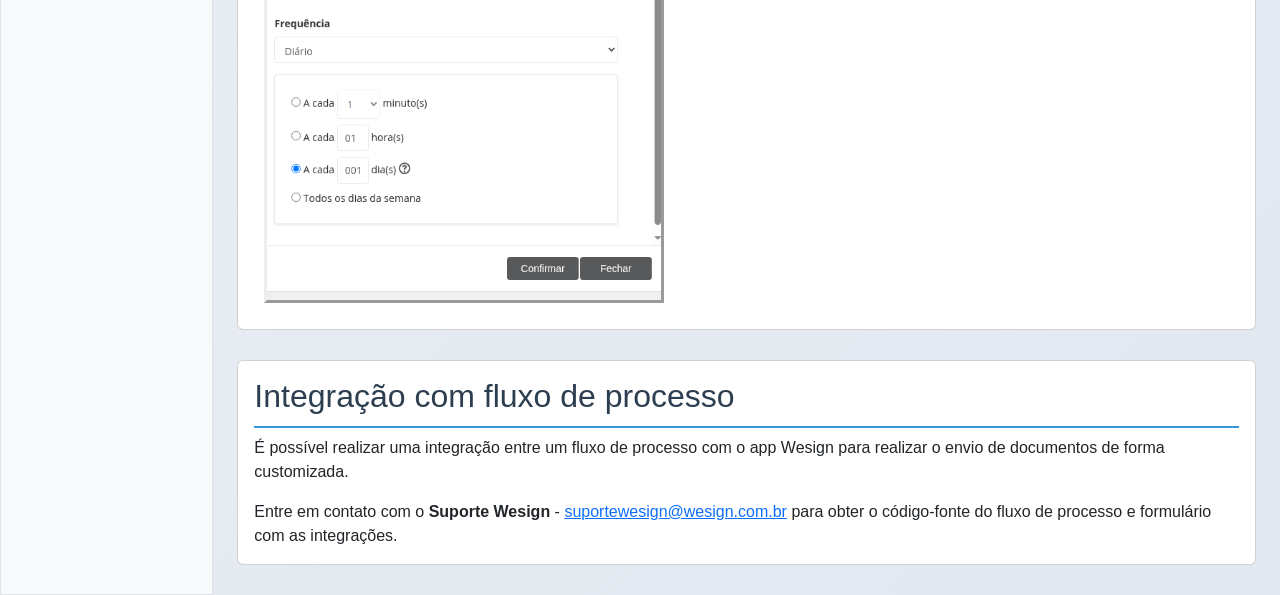
==== commit b4b56d6f: "atualizado layout e removido arquivos inuteis" ====
--- a/configuracao.html
+++ b/configuracao.html
@@ -162,22 +162,23 @@
               </div>
               
               <img src="Imagens/Configuração/1.png" class="img-custom">
-              
-              <div class="warning-section">
-                <h3 class="section-title warning">
-                  <i class="fa-solid fa-triangle-exclamation icon"></i>
-                  Observação Importante
-                </h3>
-              
-                <p class="warning-text">Se houver alteração de senha do usuário, é necessário informar a senha atualizada e
-                  <strong>Salvar
-                    parâmetros</strong>.</p>
-                <p class="warning-text">O app não irá permitir a utilização caso a senha informada esteja incorreta ou desatualizada.
-                </p>
-                </p>
-              </div>
-          
-              </p>
+              <p class="card-text">
+                <i> Página <strong>Instalação e Configuração (Wesign)</strong> demonstrando os parâmetros utilizado pelo app</i>
+              </p>
+              
+              <div class="col-md-8">
+                <div class="warning-section">
+                  <h3 class="section-title warning">
+                    <i class="fa-solid fa-triangle-exclamation icon"></i>
+                    Observação Importante
+                  </h3>
+                
+                  <p class="warning-text">Se houver alteração de senha do usuário integrador, é necessário informar a senha atualizada e
+                    clicar em <strong>Salvar parâmetros</strong>.</p>
+                  <p class="warning-text">O app não irá permitir a utilização caso a senha informada esteja incorreta.
+                </div>
+              </div>
+              
             </div>
           </div>         
         </section>
@@ -244,6 +245,9 @@
                 maiores informações.
               </p>
               <img src="Imagens/Configuração/2.jpg" class="img-custom">
+              <p class="card-text">
+                <i> Página <strong>Instalação e Configuração (Wesign)</strong> demonstrando os parâmetros utilizado pelo app para configuração do serviço de Callback</i>
+              </p>
             </div>
           </div>         
         </section>
@@ -269,6 +273,9 @@
                   públicos</a>
               </p>
               <img src="Imagens/Configuração/wizard-param6.png" class="img-custom" alt="">
+              <p class="card-text">
+                <i> Página <strong>Usuários (Painel de Controle)</strong> demonstrando o usuário utilizado pelo app para o serviço de Callback</i>
+              </p>
             </div>
           </div>
         </section>     
@@ -390,7 +397,7 @@
                   </p>
                 </div>
 
-                <img style="width: 400px;" src="Imagens/Configuração/config-agendador1.png" class="img-custom" alt="">                
+                <img style="width: 400px;" src="Imagens/Configuração/3.png" class="img-custom" alt="">                
               </div>
             </div>
           </div>         
--- a/css/custom.css
+++ b/css/custom.css
@@ -373,4 +373,23 @@
 
 .active.item-fonte {
     text-decoration-line: underline
+}
+
+.img-button {
+    /*
+    width: 60%;
+    height: auto;
+    border-style: outset;
+    position: relative;
+    left: 10px;
+    margin-top: 10px;
+    margin-bottom: 10px;
+    */
+    line-height: 2;
+    margin-right: 10px;
+}
+
+.container-custom {
+    display: flex;
+    align-items: center;    
 }
